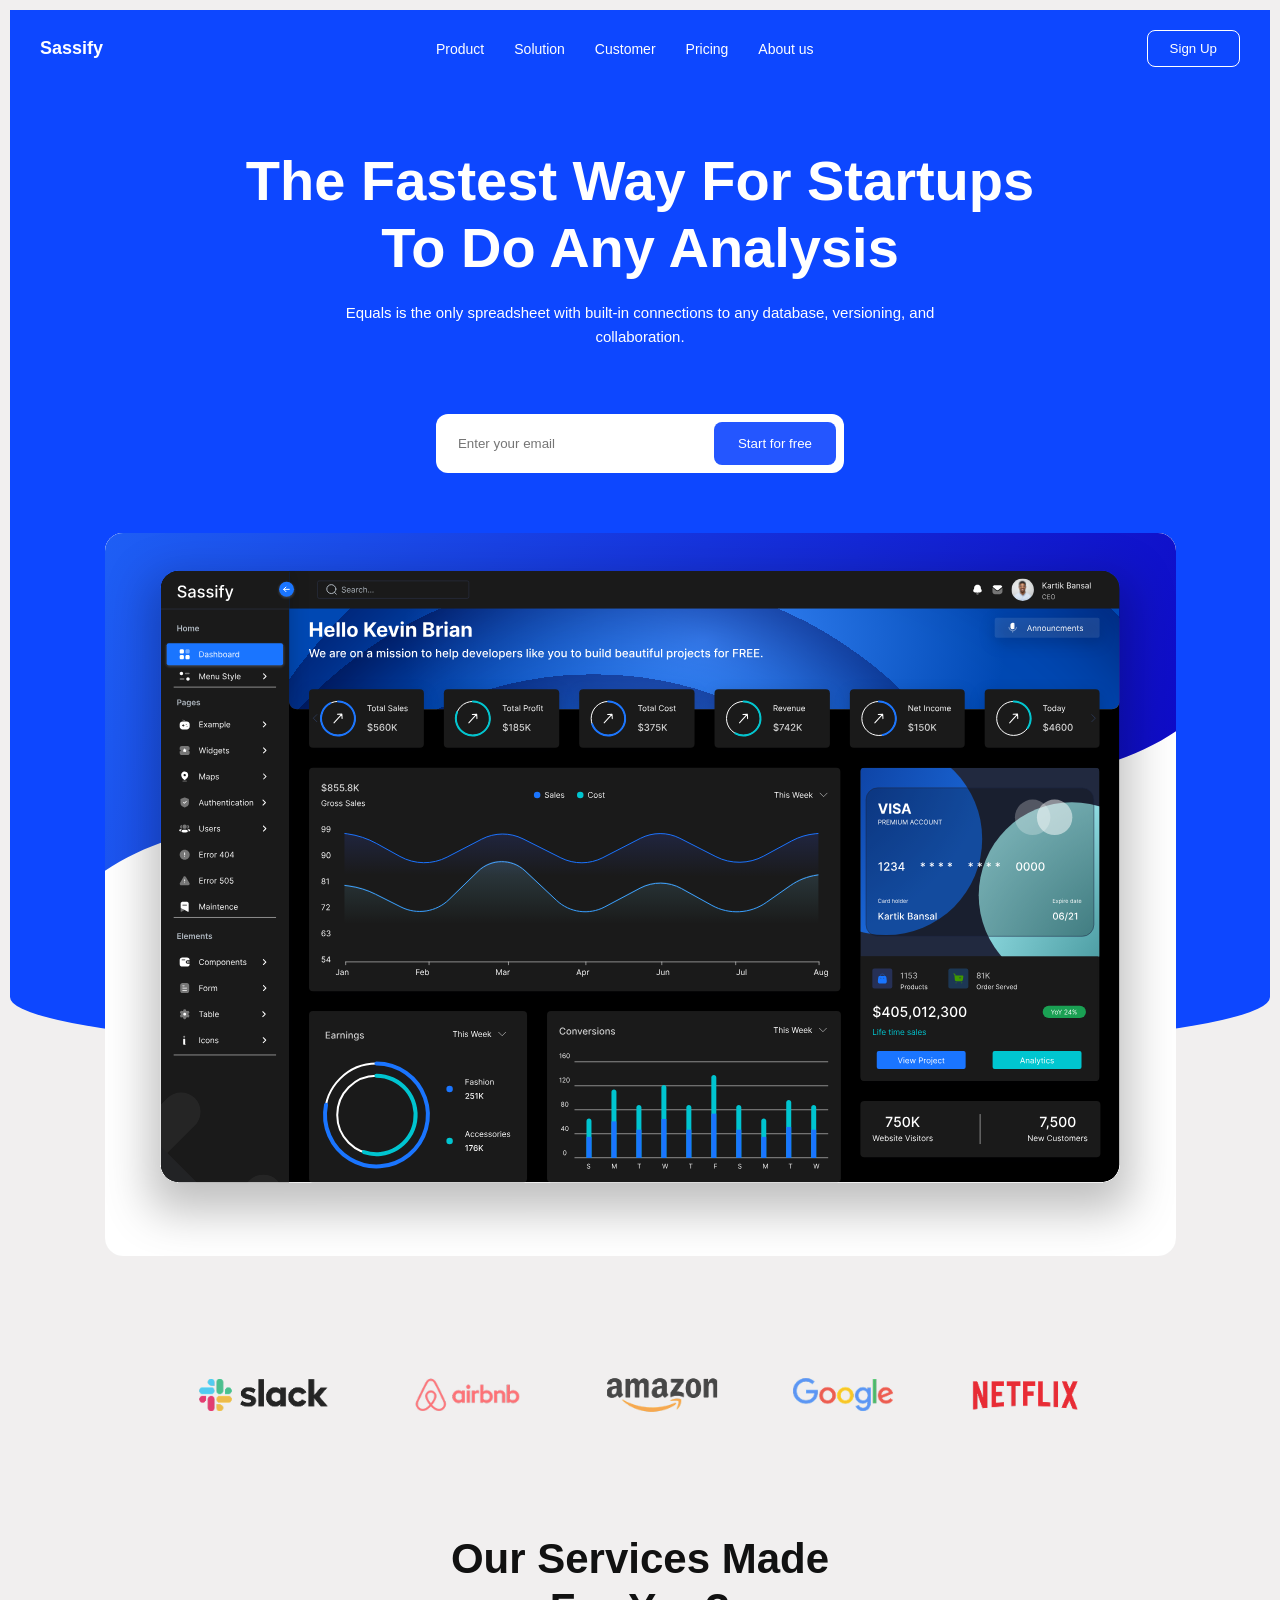
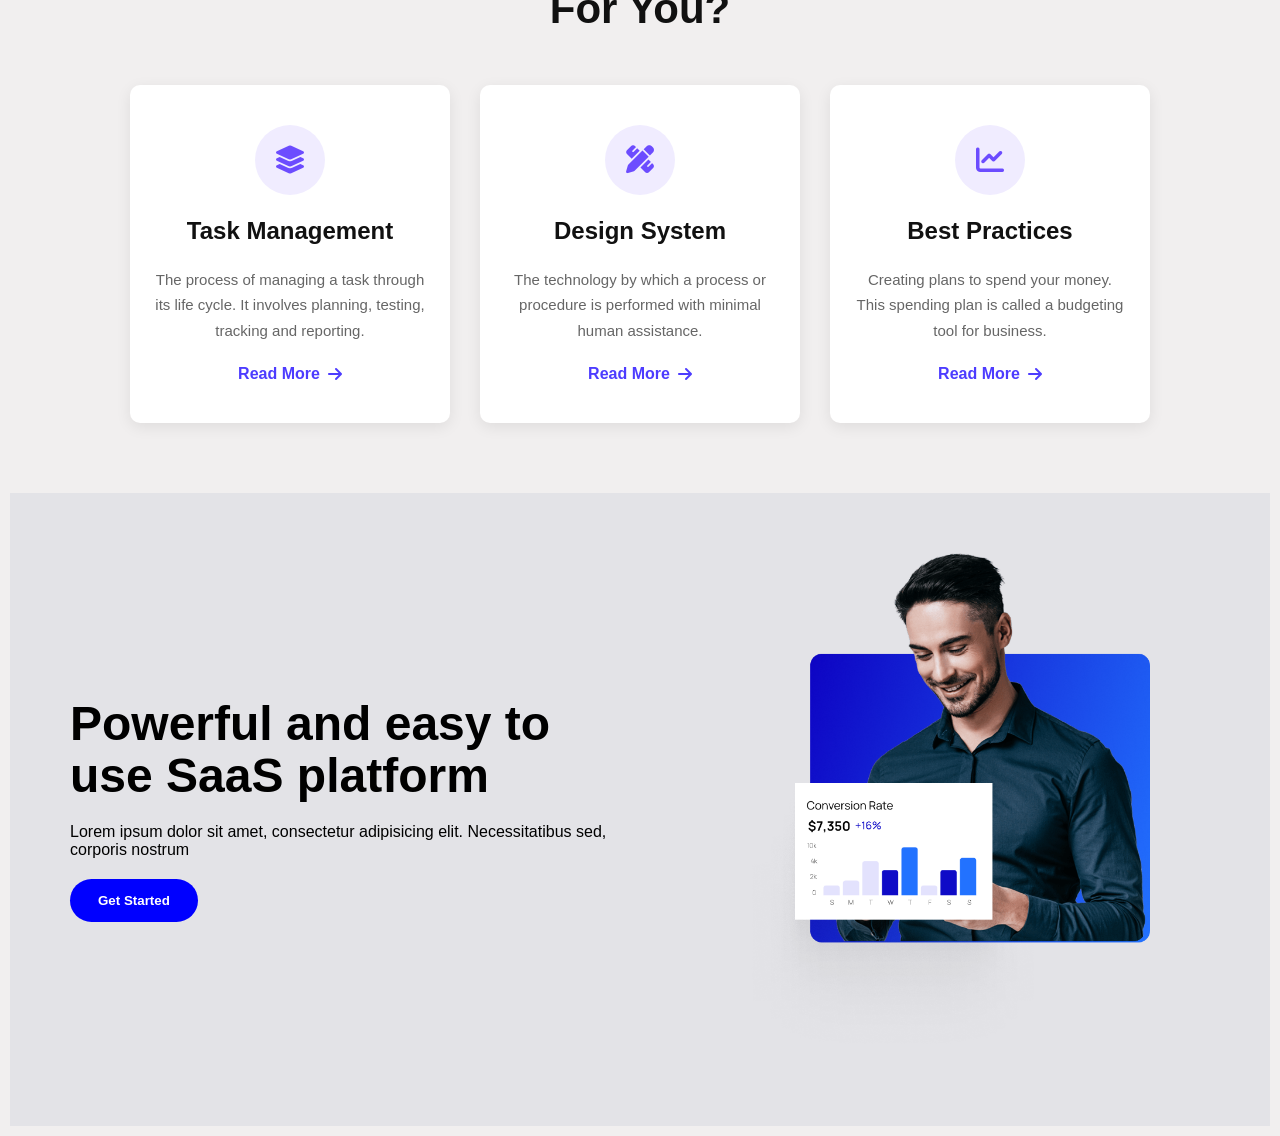
==== telas/sasss.html @ b160ba31 "Primeira versao da landing page" ====
<!DOCTYPE html>
<html lang="pt">
<head>
    <meta charset="UTF-8">
    <meta name="viewport" content="width=device-width, initial-scale=1.0">
    <title>Sassify Landing Page</title>
    <link rel="stylesheet" href="../estilos/saa.css">
    <link rel="stylesheet" href="https://cdnjs.cloudflare.com/ajax/libs/font-awesome/6.5.1/css/all.min.css">
</head>

<body>

    <!-- HEADER -->
    <header class="head">

        <div class="cardHead">

            <!-- Logo -->
            <div class="logo">
                <span><strong>Sassify</strong></span>
            </div>

            <!-- Navegação -->
            <div class="nav">
                <nav>
                    <ul>
                        <li><a href="#">Product</a></li>
                        <li><a href="#">Solution</a></li>
                        <li><a href="#">Customer</a></li>
                        <li><a href="#">Pricing</a></li>
                        <li><a href="#">About us</a></li>
                    </ul>
                </nav>
            </div>

            <!-- Botão -->
            <div class="sign">
                <button>Sign Up</button>
            </div>

        </div>

    </header>

    <!-- MAIN -->
    <main>

        <!-- Texto principal -->
        <section class="hero">

            <div class="texto1">
                <h1>
                    The Fastest Way For Startups
                    <br>
                    To Do Any Analysis
                </h1>
            </div>

            <div class="texto2">
                <p>
                    Equals is the only spreadsheet with built-in connections to any
                    database, versioning, and collaboration.
                </p>
            </div>

        </section>

        <!-- Área Email -->
        <section class="areaEmail">

            <div class="campoEmail">

                <div class="caixaEmail1">
                    <input type="email" placeholder="Enter your email">
                </div>

                <div class="caixaBotao">
                    <button class="botaoStart">
                        Start for free
                    </button>
                </div>

            </div>

        </section>

        <!-- Imagem Dashboard -->
        <section class="dashboard">
            <img src="../images/Dashboard (Dark Mode).svg" alt="Dashboard">
        </section>

        <!-- Brands -->
        <section class="brands">
            <img src="../images/brands.png" alt="Brands">
        </section>


        <section class="servicos">

        <div class="serviceText">
            <h2>Our Services Made <br> For You?</h2>
        </div>

        <div class="cardServicos">

            <!-- CARD 1 -->

            <div class="servico">

                <div class="icone">
                    <i class="fa-solid fa-layer-group"></i>
                </div>

                <h3>Task Management</h3>

                <p>
                    The process of managing a task through its life cycle. 
                    It involves planning, testing, tracking and reporting.
                </p>

                <a href="#" class="readMore">
                    Read More
                    <i class="fa-solid fa-arrow-right"></i>
                </a>

            </div>

            <!-- CARD 2 -->

            <div class="servico">

                <div class="icone">
                    <i class="fa-solid fa-pen-ruler"></i>
                </div>

                <h3>Design System</h3>

                <p>
                    The technology by which a process or procedure is 
                    performed with minimal human assistance.
                </p>

                <a href="#" class="readMore">
                    Read More
                    <i class="fa-solid fa-arrow-right"></i>
                </a>

            </div>

            <!-- CARD 3 -->

            <div class="servico">

                <div class="icone">
                    <i class="fa-solid fa-chart-line"></i>
                </div>

                <h3>Best Practices</h3>

                <p>
                    Creating plans to spend your money. This spending 
                    plan is called a budgeting tool for business.
                </p>

                <a href="#" class="readMore">
                    Read More
                    <i class="fa-solid fa-arrow-right"></i>
                </a>

            </div>

        </div>

    </section>




    <section class="getStarted">

        <div class="getStarted1">

            <div><h3>Powerful and easy to use SaaS platform</h3></div>

            <div>Lorem ipsum dolor sit amet, consectetur adipisicing elit. Necessitatibus sed, corporis nostrum </div>

            <div><button>Get Started</button></div>

        </div>




        <div class="getStarted2">
            <img src="../images/Image.png" alt="imagem de um senhor hehehhe">
        </div>


    </section>



    </main>

</body>
</html>
---- estilos/saa.css ----
/* RESET */

*{
    margin: 0;
    padding: 0;
    box-sizing: border-box;
}

/* BODY */

body{
    font-family: Arial, Helvetica, sans-serif;
    background: #f1efef;
    padding: 10px;
}

/* CONTAINER PRINCIPAL */

.container{
    width: 95%;
    margin: auto;
    background: #0d47ff;
}

/* HEADER */

.head{
    width: 100%;
}

/* CARD HEADER */

.cardHead{
    width: 100%;

    background: #0d47ff;

    display: flex;
    align-items: center;
    justify-content: space-between;

    padding: 20px 30px;
}

/* LOGO */

.logo{
    color: white;
    font-size: 18px;
}

/* NAV */

.nav ul{
    display: flex;
    gap: 30px;
    list-style: none;
}

.nav a{
    color: white;
    text-decoration: none;
    font-size: 14px;
}

/* BOTÃO */

.sign button{
    padding: 10px 22px;

    border: 1px solid white;
    border-radius: 8px;

    background: transparent;
    color: white;

    cursor: pointer;
}

/* HERO */

.hero{
    width: 100%;

    background: #0d47ff;

    display: flex;
    flex-direction: column;
    align-items: center;

    padding: 60px 20px 30px;
}

/* TEXTO PRINCIPAL */

.texto1{
    width: 70%;
    text-align: center;
    margin-bottom: 20px;
}

.texto1 h1{
    color: white;
    font-size: 56px;
    line-height: 1.2;
}

/* TEXTO SECUNDÁRIO */

.texto2{
    width: 50%;
    text-align: center;
    margin-bottom: 35px;
}

.texto2 p{
    color: white;
    font-size: 15px;
    line-height: 1.6;
}

/* EMAIL */

.areaEmail{
    width: 100%;
    display: flex;
    justify-content: center;
    background-color: #0d47ff;
    padding-bottom: 20px;
    margin-bottom: 0px;
}

/* CAMPO EMAIL */

.campoEmail{
    width: fit-content;

    background: white;

    padding: 8px;

    border-radius: 12px;

    display: flex;
    align-items: center;
    gap: 10px;
}

/* INPUT */

.caixaEmail1 input{
    width: 260px;

    padding: 14px;

    border: none;
    outline: none;

    border-radius: 8px;
}

/* BOTÃO START */

.botaoStart{
    background: #2456ff;
    color: white;

    border: none;
    border-radius: 8px;

    padding: 14px 24px;

    cursor: pointer;
}

/* DASHBOARD */

/* ── DASHBOARD ── */
.dashboard {
    width: 100%;
    display: flex;
    justify-content: center;
    position: relative;
    padding-top: 40px;
    padding-bottom: 60px; /* espaço para a curva não cortar a imagem */
}

.dashboard::before {
    content: "";
    position: absolute;
    top: -20px;
    left: 0;            
    width: 100%;
    height: 71%;        
    background: #0d47ff;

    /* curva elíptica correcta: horizontal_radius vertical_radius */
   border-bottom-left-radius: 50% 60px;
border-bottom-right-radius: 50% 60px;

    z-index: 2;
}

.dashboard img {
    width: 85%;
    border-radius: 18px;
    position: relative;
    z-index: 2;           
}

/* ── BRANDS ── */
.brands {
    width: 100%;
    display: flex;
    justify-content: center;
    margin-top: 50px;
    margin-bottom: 40px;
}

.brands img {
    width: 70%;
}

/* RESPONSIVO */

@media(max-width: 900px){

    .cardHead{
        flex-direction: column;
        gap: 20px;
    }

    .nav ul{
        flex-wrap: wrap;
        justify-content: center;
    }

    .texto1{
        width: 100%;
    }

    .texto1 h1{
        font-size: 38px;
    }

    .texto2{
        width: 90%;
    }

    .campoEmail{
        flex-direction: column;
        width: 90%;
    }

    .caixaEmail1 input{
        width: 100%;
    }
}


/* PROXIMA AREA*/


/* SECTION SERVICOS */

.servicos{
    width: 100%;
    padding: 70px 40px;
    text-align: center;
}

/* TITULO */

.serviceText{
    margin-bottom: 50px;
}

.serviceText h2{
    font-size: 42px;
    font-weight: bold;
    color: #111;
    line-height: 1.2;
}

/* CONTAINER DOS CARDS */

.cardServicos{
    display: flex;
    justify-content: center;
    align-items: center;
    gap: 30px;
    flex-wrap: wrap;
}

/* CARD */

.servico{
    background-color: white;

    width: 320px;

    padding: 40px 25px;

    border-radius: 10px;

    display: flex;
    flex-direction: column;
    align-items: center;

    gap: 22px;

    transition: 0.3s;

    box-shadow: 0px 4px 15px rgba(0,0,0,0.08);
}

.servico:hover{
    transform: translateY(-8px);
}

/* ICONE */

.icone{
    width: 70px;
    height: 70px;

    border-radius: 50%;

    background-color: #f0ecff;

    display: flex;
    justify-content: center;
    align-items: center;
}

.icone i{
    color: #6c4cff;
    font-size: 28px;
}

/* TITULO CARD */

.servico h3{
    font-size: 24px;
    color: #111;
}

/* TEXTO */

.servico p{
    color: #666;
    line-height: 1.7;
    font-size: 15px;
}

/* LINK */

.readMore{
    text-decoration: none;
    color: #4d3cff;
    font-weight: bold;

    display: flex;
    align-items: center;
    gap: 8px;
}

.readMore:hover{
    color: #000;
}

/* RESPONSIVO */

@media(max-width: 768px){

    .serviceText h2{
        font-size: 32px;
    }

    .servico{
        width: 100%;
    }

}



/*AREA DE GETTING STARTED AGORA, VOU ME FOCAR NISSO*/

/* AREA GET STARTED */

.getStarted{
    display: flex;
    justify-content: space-between;
    align-items: center;
    gap: 60px;

    padding: 60px;
    background: #e3e3e7;
}

/* TEXTO */

.getStarted1{
    flex: 1;
    display: flex;
    flex-direction: column;
    gap: 20px;
}

.getStarted1 h3{
    font-size: 48px;
    line-height: 1.1;
}

.getStarted1 button{
    padding: 14px 28px;
    border: none;
    border-radius: 30px;
    background: blue;
    color: white;
    font-weight: bold;
    cursor: pointer;
}

/* AREA DA IMAGEM */

.getStarted2{
    flex: 1;

    position: relative;

    display: flex;
    justify-content: center;
    align-items: center;

    
}



/* IMAGEM */

.getStarted2 img{
    width: 100%;
    max-width: 420px;

    position: relative;

    z-index: 2;

    border-radius: 2px;

   
}
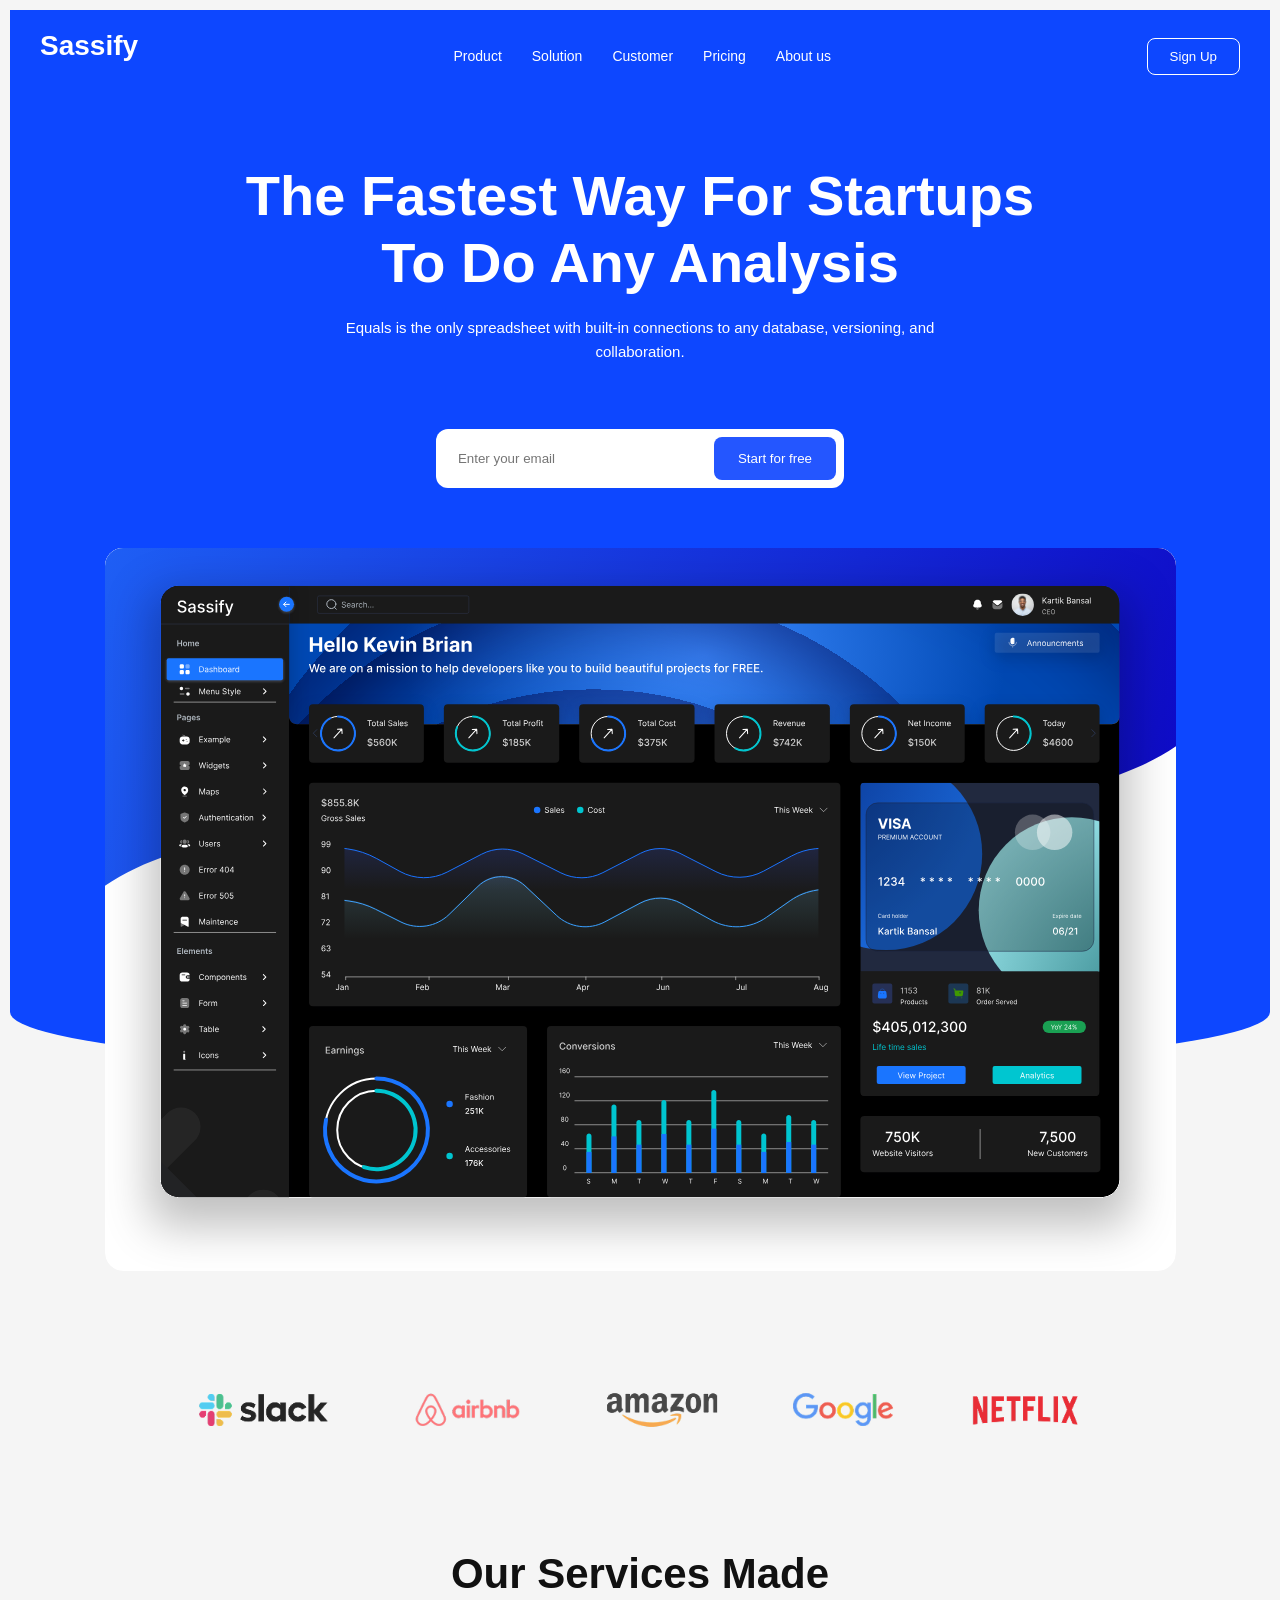
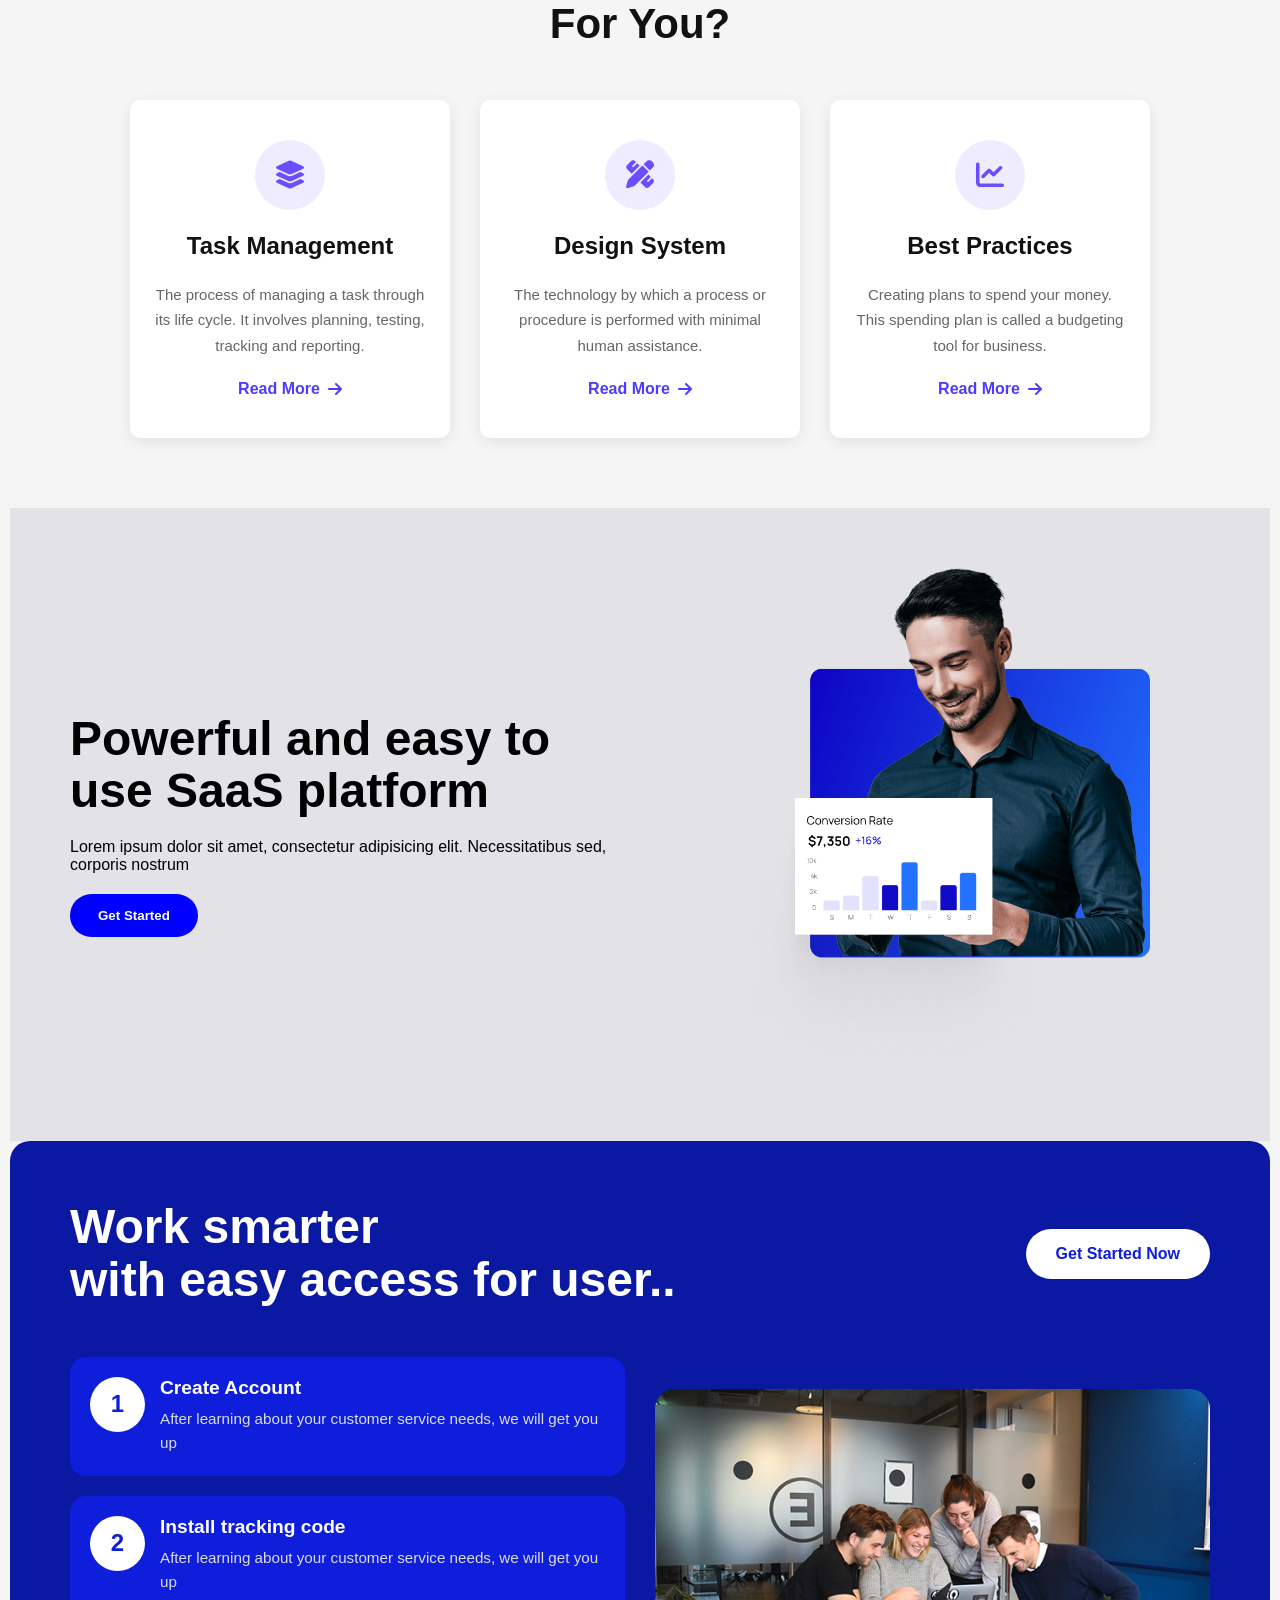
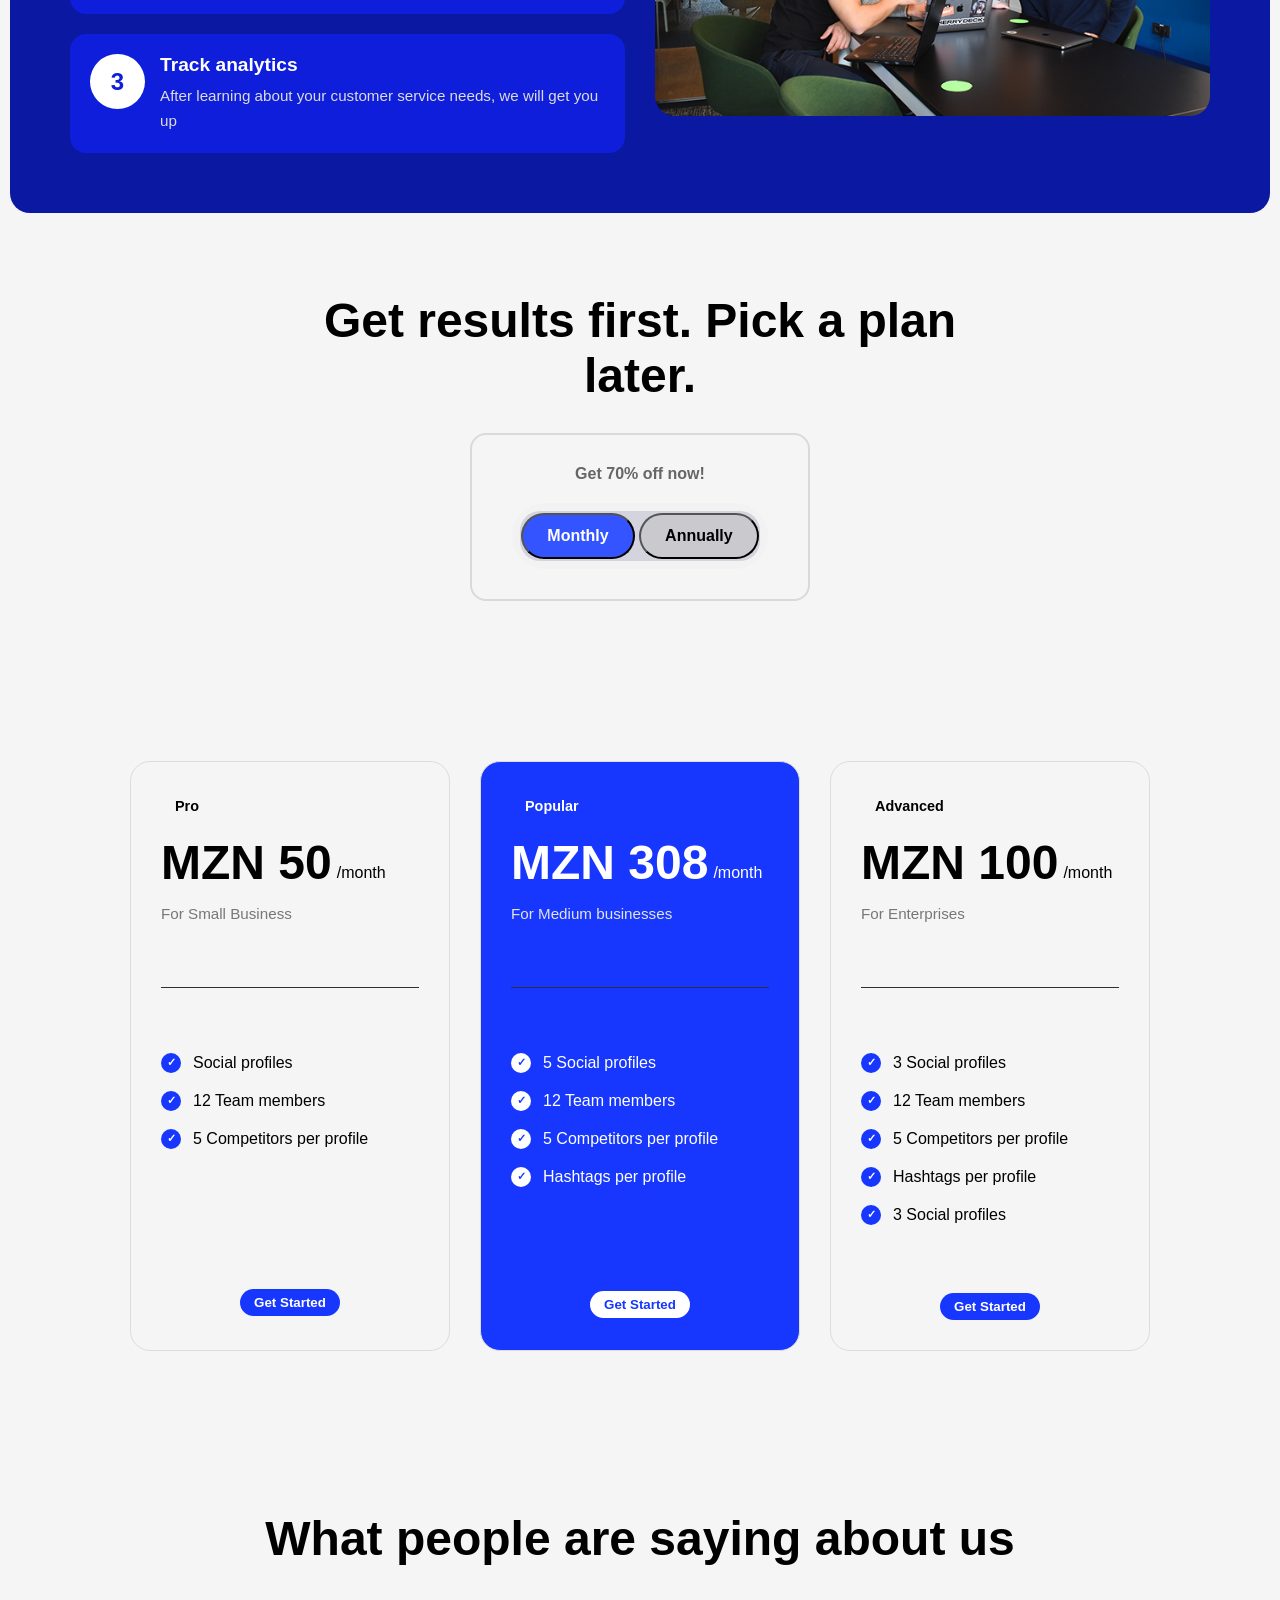
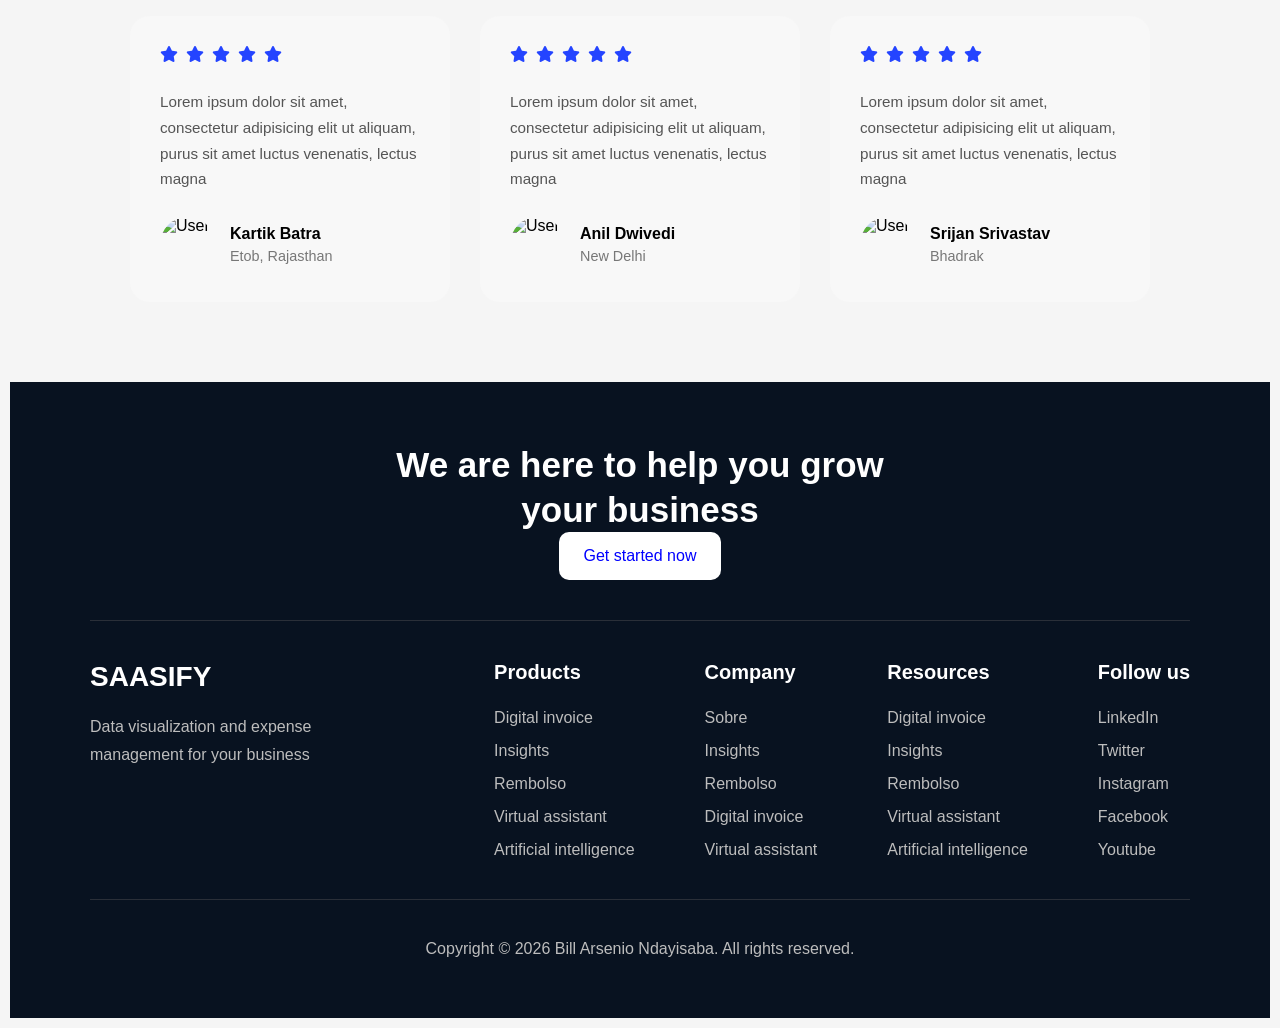
==== commit 232ffa6f: "atualizada a landing page" ====
--- a/telas/sasss.html
+++ b/telas/sasss.html
@@ -20,7 +20,7 @@
                 <span><strong>Sassify</strong></span>
             </div>
 
-            <!-- Navegação -->
+            <!--Navegação-->
             <div class="nav">
                 <nav>
                     <ul>
@@ -198,9 +198,559 @@
 
     </section>
 
-
-
-    </main>
+    <section class="areaCall">
+
+            <!-- TOPO -->
+            <div class="topArea">
+
+                <div class="textoView">
+                    <h2>
+                        Work smarter <br>
+                        with easy access for user..
+                    </h2>
+                </div>
+
+                <div>
+                    <button>Get Started Now</button>
+                </div>
+
+            </div>
+
+
+            <!-- PARTE DE BAIXO -->
+            <div class="bottomArea">
+
+                <!-- ESQUERDA -->
+                <div class="steps">
+
+                    <!-- CARD 1 -->
+                    <div class="stepCard">
+
+                        <div class="number">1</div>
+
+                        <div class="stepText">
+                            <h3>Create Account</h3>
+
+                            <p>
+                                After learning about your customer service
+                                needs, we will get you up
+                            </p>
+                        </div>
+
+                    </div>
+
+
+                    <!-- CARD 2 -->
+                    <div class="stepCard">
+
+                        <div class="number">2</div>
+
+                        <div class="stepText">
+                            <h3>Install tracking code</h3>
+
+                            <p>
+                                After learning about your customer
+                                service needs, we will get you up
+                            </p>
+                        </div>
+
+                    </div>
+
+
+                    <!-- CARD 3 -->
+                    <div class="stepCard">
+
+                        <div class="number">3</div>
+
+                        <div class="stepText">
+                            <h3>Track analytics</h3>
+
+                            <p>
+                                After learning about your customer
+                                service needs, we will get you up
+                            </p>
+                        </div>
+
+                    </div>
+
+                </div>
+
+
+                <!-- DIREITA -->
+                <div class="imageArea">
+                    <img src="../images/Rectangle-130.png"
+                    alt="People working">
+                </div>
+
+            </div>
+
+        </section>
+
+
+
+    <section class="gettingStarted">
+
+    <h2>
+        Get results first. Pick a plan later.
+    </h2>
+
+
+    <div class="planBox">
+
+        <div class="discount">
+            Get 70% off now!
+        </div>
+
+
+        <div class="buttonsPlan">
+
+
+            
+            <div class="botaoN">
+                <button class="active">
+                    Monthly
+                </button>
+                <button class="botao2">
+                    Annually
+                </button>
+            </div>
+
+        </div>
+
+    </div>
+
+  </section>
+
+
+<section class="cards">
+
+
+    <!-- CARD 1 -->
+    <div class="card">
+
+        <div class="cardTop">
+
+            <div class="planName">
+                Pro
+            </div>
+
+            <div class="price">
+                <h2>MZN 50</h2>
+                <span>/month</span>
+            </div>
+
+            <div class="planText">
+                For Small Business
+            </div>
+
+        </div>
+
+
+        <hr>
+
+
+        <div class="features">
+
+            <div class="feature">
+                <div class="circle">✓</div>
+                <div>Social profiles</div>
+            </div>
+
+            <div class="feature">
+                <div class="circle">✓</div>
+                <div>12 Team members</div>
+            </div>
+
+            <div class="feature">
+                <div class="circle">✓</div>
+                <div>5 Competitors per profile</div>
+            </div>
+
+        </div>
+        <br><br> <br><br><br>
+
+        <div class="areaButton">
+            <button>
+                Get Started
+            </button>
+        </div>
+
+       
+    </div>
+
+
+
+    <!-- CARD 2 -->
+    <div class="card popular">
+
+        <div class="cardTop">
+
+            <div class="planName">
+                Popular
+            </div>
+
+            <div class="price">
+                <h2>MZN 308 </h2>
+                <span>/month</span>
+            </div>
+
+            <div class="planText">
+                For Medium businesses
+            </div>
+
+        </div>
+
+
+        <hr>
+
+
+        <div class="features">
+
+            <div class="feature">
+                <div class="circle">✓</div>
+                <div>5 Social profiles</div>
+            </div>
+
+            <div class="feature">
+                <div class="circle">✓</div>
+                <div>12 Team members</div>
+            </div>
+
+            <div class="feature">
+                <div class="circle">✓</div>
+                <div>5 Competitors per profile</div>
+            </div>
+
+            <div class="feature">
+                <div class="circle">✓</div>
+                <div>Hashtags per profile</div>
+            </div>
+
+        </div>
+        <br><br>
+        <br>
+
+
+       <div class="areaButton">
+            <button>
+                Get Started
+            </button>
+        </div>
+
+    </div>
+
+
+
+    <!-- CARD 3 -->
+    <div class="card">
+
+        <div class="cardTop">
+
+            <div class="planName">
+                Advanced
+            </div>
+
+            <div class="price">
+                <h2>MZN 100</h2>
+                <span>/month</span>
+            </div>
+
+            <div class="planText">
+                For Enterprises
+            </div>
+
+        </div>
+
+
+        <hr>
+
+
+        <div class="features">
+
+            <div class="feature">
+                <div class="circle">✓</div>
+                <div>3 Social profiles</div>
+            </div>
+
+            <div class="feature">
+                <div class="circle">✓</div>
+                <div>12 Team members</div>
+            </div>
+
+            <div class="feature">
+                <div class="circle">✓</div>
+                <div>5 Competitors per profile</div>
+            </div>
+
+            <div class="feature">
+                <div class="circle">✓</div>
+                <div>Hashtags per profile</div>
+            </div>
+
+            <div class="feature">
+                <div class="circle">✓</div>
+                <div>3 Social profiles</div>
+            </div>
+
+        </div>
+        <br>
+
+        <div class="areaButton">
+            <button>
+                Get Started
+            </button>
+        </div>
+
+    </div>
+
+
+
+    
+</section>
+
+    
+
+ <!-- TESTEMUNHOS -->
+
+<section class="areaTestemunho">
+
+    <h2 class="titulo">
+        What people are saying about us
+    </h2>
+
+
+    <div class="AreaCards">
+
+
+        <!-- CARD 1 -->
+        <div class="cardA">
+
+            <div class="stars">
+
+                <span><i class="fa fa-star"></i></span>
+                <span><i class="fa fa-star"></i></span>
+                <span><i class="fa fa-star"></i></span>
+                <span><i class="fa fa-star"></i></span>
+                <span><i class="fa fa-star"></i></span>
+
+            </div>
+
+
+            <div class="cardText">
+
+                Lorem ipsum dolor sit amet,
+                consectetur adipisicing elit ut
+                aliquam, purus sit amet luctus
+                venenatis, lectus magna
+
+            </div>
+
+
+            <div class="user">
+
+                <img src="https://tse4.mm.bing.net/th/id/OIP.NhMXnYWCiELNGii2DrSEYgHaHa?r=0&rs=1&pid=ImgDetMain&o=7&rm=3"
+                alt="User">
+
+                <div>
+                    <h3>Kartik Batra</h3>
+                    <span>Etob, Rajasthan</span>
+                </div>
+
+            </div>
+
+        </div>
+
+
+
+        <!-- CARD 2 -->
+        <div class="cardB">
+
+            <div class="stars">
+
+                <span><i class="fa fa-star"></i></span>
+                <span><i class="fa fa-star"></i></span>
+                <span><i class="fa fa-star"></i></span>
+                <span><i class="fa fa-star"></i></span>
+                <span><i class="fa fa-star"></i></span>
+
+            </div>
+
+
+            <div class="cardText">
+
+                Lorem ipsum dolor sit amet,
+                consectetur adipisicing elit ut
+                aliquam, purus sit amet luctus
+                venenatis, lectus magna
+
+            </div>
+
+
+            <div class="user">
+
+                <img src="https://img.freepik.com/premium-photo/profile-icon-white-background_941097-162218.jpg"
+                alt="User">
+
+                <div>
+                    <h3>Anil Dwivedi</h3>
+                    <span>New Delhi</span>
+                </div>
+
+            </div>
+
+        </div>
+
+
+
+        <!-- CARD 3 -->
+        <div class="cardC">
+
+            <div class="stars">
+
+                <span><i class="fa fa-star"></i></span>
+                <span><i class="fa fa-star"></i></span>
+                <span><i class="fa fa-star"></i></span>
+                <span><i class="fa fa-star"></i></span>
+                <span><i class="fa fa-star"></i></span>
+
+            </div>
+
+
+            <div class="cardText">
+
+                Lorem ipsum dolor sit amet,
+                consectetur adipisicing elit ut
+                aliquam, purus sit amet luctus
+                venenatis, lectus magna
+
+            </div>
+
+
+            <div class="user">
+
+                <img src="https://tse1.mm.bing.net/th/id/OIP._LOnX1gkkJ7r8r0XkwjpjAHaHa?r=0&w=1920&h=1920&rs=1&pid=ImgDetMain&o=7&rm=3"
+                alt="User">
+
+                <div>
+                    <h3>Srijan Srivastav</h3>
+                    <span>Bhadrak</span>
+                </div>
+
+            </div>
+
+        </div>
+
+
+    </div>
+
+</section>
+
+
+</main>
+
+<!--Footer-->
+
+
+    <footer class="footer">
+
+        <!-- topo -->
+        <div class="topFooter">
+
+            <div class="textoTopo">
+                We are here to help you grow your business
+            </div>
+
+            <div>
+                <button class="btnFooter">Get started now</button>
+            </div>
+
+        </div>
+
+        <hr>
+
+        <!-- area principal -->
+        <div class="areaFooter1">
+
+            <!-- esquerda -->
+            <div class="divEsquerda">
+
+                <div class="logo">SAASIFY</div>
+
+                <p>
+                    Data visualization and expense management
+                    for your business
+                </p>
+
+            </div>
+
+            <!-- direita -->
+            <div class="divDireita">
+
+                <!-- caixa 1 -->
+                <div class="caixinha">
+
+                    <h3>Products</h3>
+
+                    <div>Digital invoice</div>
+                    <div>Insights</div>
+                    <div>Rembolso</div>
+                    <div>Virtual assistant</div>
+                    <div>Artificial intelligence</div>
+
+                </div>
+
+                <!-- caixa 2 -->
+                <div class="caixinha">
+
+                    <h3>Company</h3>
+
+                    <div>Sobre</div>
+                    <div>Insights</div>
+                    <div>Rembolso</div>
+                    <div>Digital invoice</div>
+                    <div>Virtual assistant</div>
+
+                </div>
+
+                <!-- caixa 3 -->
+                <div class="caixinha">
+
+                    <h3>Resources</h3>
+
+                    <div>Digital invoice</div>
+                    <div>Insights</div>
+                    <div>Rembolso</div>
+                    <div>Virtual assistant</div>
+                    <div>Artificial intelligence</div>
+
+                </div>
+
+                <!-- caixa 4 -->
+                <div class="caixinha">
+
+                    <h3>Follow us</h3>
+
+                    <div>LinkedIn</div>
+                    <div>Twitter</div>
+                    <div>Instagram</div>
+                    <div>Facebook</div>
+                    <div>Youtube</div>
+
+                </div>
+
+            </div>
+
+        </div>
+
+        <hr>
+
+        <!-- copyright -->
+        <div class="copyright">
+            Copyright © 2026 Bill Arsenio Ndayisaba.
+            All rights reserved.
+        </div>
+
+    </footer>
 
 </body>
-</html>+</html>
--- a/estilos/saa.css
+++ b/estilos/saa.css
@@ -182,7 +182,7 @@
     justify-content: center;
     position: relative;
     padding-top: 40px;
-    padding-bottom: 60px; /* espaço para a curva não cortar a imagem */
+    padding-bottom: 60px; 
 }
 
 .dashboard::before {
@@ -194,7 +194,7 @@
     height: 71%;        
     background: #0d47ff;
 
-    /* curva elíptica correcta: horizontal_radius vertical_radius */
+    /* curva elíptica: horizontal_radius vertical_radius */
    border-bottom-left-radius: 50% 60px;
 border-bottom-right-radius: 50% 60px;
 
@@ -385,7 +385,7 @@
 
 
 
-/*AREA DE GETTING STARTED AGORA, VOU ME FOCAR NISSO*/
+/*AREA DE GETTING STARTED*/
 
 /* AREA GET STARTED */
 
@@ -426,30 +426,934 @@
 /* AREA DA IMAGEM */
 
 .getStarted2{
+    flex: 1;git
+
+    position: relative;
+
+    display: flex;
+    justify-content: center;
+    align-items: center;
+
+    
+}
+
+
+
+/* IMAGEM */
+
+.getStarted2 img{
+    width: 100%;
+    max-width: 420px;
+
+    position: relative;
+
+    z-index: 2;
+
+    border-radius: 2px;
+
+   
+}
+
+
+/*Area azul, que é para ser chamativa ao cliente*/
+
+/* =========================================
+   AREA AZUL / CALL TO ACTION
+========================================= */
+
+.areaCall{
+    width: 100%;
+    background: #0b18a1;
+    padding: 60px;
+    border-radius: 20px;
+
+    display: flex;
+    flex-direction: column;
+    gap: 50px;
+}
+
+
+/* =========================================
+   PRIMEIRA LINHA
+========================================= */
+
+.areaCall .topArea{
+    display: flex;
+    justify-content: space-between;
+    align-items: center;
+    gap: 20px;
+}
+
+.textoView h2{
+    color: white;
+    font-size: 3rem;
+    line-height: 1.1;
+    font-weight: 700;
+}
+
+.areaCall button{
+    padding: 16px 30px;
+
+    border: none;
+    border-radius: 999px;
+
+    background: white;
+    color: #0E1EDB;
+
+    font-weight: bold;
+    font-size: 1rem;
+
+    cursor: pointer;
+
+    transition: 0.3s;
+}
+
+.areaCall button:hover{
+    transform: translateY(-2px);
+}
+
+
+/* 
+   SEGUNDA LINHA
+ */
+
+.areaCall .bottomArea{
+    display: flex;
+    align-items: center;
+    gap: 30px;
+}
+
+
+/*
+   LADO ESQUERDO
+ */
+
+.steps{
+    display: flex;
+    flex-direction: column;
+    gap: 20px;
+
     flex: 1;
-
-    position: relative;
+}
+
+.stepCard{
+    background: #0E1EDB;
+
+    padding: 20px;
+
+    border-radius: 16px;
+
+    display: flex;
+    align-items: flex-start;
+    gap: 15px;
+}
+
+
+/* NÚMERO */
+
+.number{
+    width: 55px;
+    height: 55px;
+    min-width: 55px;
+
+    border-radius: 50%;
+
+    background: white;
+    color: #0E1EDB;
 
     display: flex;
     justify-content: center;
     align-items: center;
 
+    font-size: 1.5rem;
+    font-weight: bold;
+}
+
+
+/* TEXTO */
+
+.stepText h3{
+    color: white;
+
+    margin-bottom: 8px;
+
+    font-size: 1.2rem;
+}
+
+.stepText p{
+    color: #dcdcdc;
+
+    font-size: 0.95rem;
+
+    line-height: 1.6;
+}
+
+
+/*
+   IMAGEM
+ */
+
+.imageArea{
+    flex: 1;
+}
+
+.imageArea img{
+    width: 100%;
+    height: 100%;
+
+    border-radius: 20px;
+
+    object-fit: cover;
+}
+
+
+/* 
+   RESPONSIVIDADE
+ */
+
+
+/* TABLETS */
+
+@media (max-width: 992px){
+
+    .areaCall{
+        padding: 40px 30px;
+    }
+
+    .topArea{
+        flex-direction: column;
+        align-items: flex-start;
+    }
+
+    .textoView h2{
+        font-size: 2.5rem;
+    }
+
+    .bottomArea{
+        flex-direction: column;
+    }
+
+    .imageArea{
+        width: 100%;
+    }
+
+}
+
+
+/* MOBILE */
+
+@media (max-width: 600px){
+
+    .areaCall{
+        padding: 30px 20px;
+        gap: 35px;
+    }
+
+    .textoView h2{
+        font-size: 2rem;
+    }
+
+    .stepCard{
+        flex-direction: column;
+    }
+
+    .number{
+        width: 45px;
+        height: 45px;
+        min-width: 45px;
+
+        font-size: 1.2rem;
+    }
+
+    .stepText h3{
+        font-size: 1rem;
+    }
+
+    .stepText p{
+        font-size: 0.9rem;
+    }
+
+    .areaCall button{
+        width: 100%;
+    }
+
+}
+
+
+
+
+
+
+.gettingStarted{
+    width: 100%;
+    padding: 80px 20px;
+
+    display: flex;
+    flex-direction: column;
+    align-items: center;
+    gap: 30px;
+}
+
+
+.gettingStarted h2{
+    font-size: 3rem;
+    font-weight: 700;
+    text-align: center;
+    max-width: 700px;
+}
+
+
+/* CAIXA */
+.planBox{
+    border: 2px solid #d9d9d9;
+    border-radius: 16px;
+
+    padding: 30px 40px;
+
+    display: flex;
+    flex-direction: column;
+    align-items: center;
+    gap: 20px;
+}
+
+
+/* TEXTO */
+.discount{
+    font-size: 1rem;
+    font-weight: 600;
+    color: #666;
+}
+
+
+/* BOTÕES */
+.buttonsPlan{
+    background: #f2f2f2;
+    padding: 8px;
+    border-radius: 50px;
+
+    display: flex;
+    align-items: center;
+    gap: 10px;
+}
+
+.buttonsPlan button{
     
-}
-
-
-
-/* IMAGEM */
-
-.getStarted2 img{
-    width: 100%;
-    max-width: 420px;
-
-    position: relative;
-
-    z-index: 2;
-
-    border-radius: 2px;
+    background: rgb(202, 201, 206);
+
+    padding: 12px 24px;
+    border-radius: 25px;
+    border: 1 px solid yellow;;
+    font-size: 1rem;
+    cursor: pointer;
+}
+
+
+/* BOTÃO ATIVO */
+.buttonsPlan .active{
+    background: #3454ff;
+    color: white;
+    font-weight: bold;
+}
+
+.botao2{
+    padding: 14px 28px;
+    
+    
+    color: black;
+    font-weight: bold;
+    cursor: pointer;
+    background-color: rgb(154, 154, 158);
+}
+
+.botaoN{
+    border-radius: 20px;
+    background-color: rgb(212, 212, 223);
+    padding: 2px   1px;
+}
+
+
+
+
+/* =========================================
+   SECTION DOS CARDS
+========================================= */
+
+.cards{
+    width: 100%;
+
+    display: flex;
+    justify-content: center;
+    gap: 30px;
+
+    flex-wrap: wrap;
+
+    padding: 80px 20px;
+}
+
+
+/* =========================================
+   CARD
+========================================= */
+
+.card{
+    width: 320px;
+
+    border: 1px solid #dcdcdc;
+    border-radius: 20px;
+
+    padding: 30px;
+
+    display: flex;
+    flex-direction: column;
+    gap: 25px;
+
+    transition: 0.3s;
+}
+
+
+
+.card:hover{
+    transform: translateY(-8px);
+}
+
+
+/* CARD POPULAR */
+
+.popular{
+    background: #1737ff;
+    color: white;
+}
+
+.popular hr{
+    border-color: rgba(255,255,255,0.3);
+}
+
+
+/* =========================================
+   TOPO
+========================================= */
+
+.cardTop{
+    display: flex;
+    flex-direction: column;
+    gap: 15px;
+}
+
+
+/* TAG */
+
+.planName{
+    width: fit-content;
+
+    
+    
+
+    padding: 6px 14px;
+
+    border-radius: 8px;
+
+    font-size: 0.9rem;
+    font-weight: bold;
+}
+
+
+/* PREÇO */
+
+.price{
+    display: flex;
+    align-items: flex-end;
+    gap: 5px;
+}
+
+.price h2{
+    font-size: 3rem;
+    font-weight: bold;
+}
+
+.price span{
+    font-size: 1rem;
+    margin-bottom: 8px;
+}
+
+
+/* TEXTO */
+
+.planText{
+    color: #777;
+    font-size: 0.95rem;
+}
+
+.popular .planText{
+    color: #e4e4e4;
+}
+
+
+/* =========================================
+   FEATURES
+========================================= */
+
+.features{
+    display: flex;
+    flex-direction: column;
+    gap: 18px;
+}
+
+
+.feature{
+    display: flex;
+    align-items: center;
+    gap: 12px;
+}
+
+
+/* CÍRCULO */
+
+.circle{
+    width: 20px;
+    height: 20px;
+
+    min-width: 20px;
+
+    border-radius: 50%;
+
+    background: #1737ff;
+    color: white;
+
+    display: flex;
+    justify-content: center;
+    align-items: center;
+
+    font-size: 0.7rem;
+    font-weight: bold;
+}
+
+.popular .circle{
+    background: white;
+    color: #1737ff;
+}
+
+
+/* =========================================
+   BOTÃO
+========================================= */
+
+.card button{
+    margin-top: auto;
+
+    width: 100px;
+
+    border: none;
+
+    padding: 6px;
+
+    border-radius: 999px;
+
+    background: #1737ff;
+    color: white;
+
+    font-weight: bold;
+
+    cursor: pointer;
+
+    transition: 0.3s;
 
    
+}
+
+.areaButton{
+    display: flex;
+    flex-direction: row;;
+    justify-content: center;
+    align-items: center;;
+}
+
+.card button:hover{
+    transform: scale(1.03);
+}
+
+
+/* BOTÃO CARD POPULAR */
+
+.popular button{
+    background: white;
+    color: #1737ff;
+}
+
+
+/* =========================================
+   RESPONSIVO
+========================================= */
+
+@media (max-width: 992px){
+
+    .cards{
+        gap: 20px;
+    }
+
+    .card{
+        width: 100%;
+        max-width: 400px;
+    }
+
+}
+
+
+@media (max-width: 600px){
+
+    .cards{
+        padding: 50px 15px;
+    }
+
+    .card{
+        padding: 25px;
+    }
+
+    .price h2{
+        font-size: 2.3rem;
+    }
+
+}
+
+
+
+
+.areaButton{
+    display: flex';
+    flex-direction: column;
+    align-items: center;
+}
+
+
+
+
+/* =========================================
+   TESTEMUNHOS
+========================================= */
+
+.areaTestemunho{
+    width: 100%;
+
+    padding: 80px 20px;
+
+    display: flex;
+    flex-direction: column;
+    align-items: center;
+
+    gap: 50px;
+}
+
+
+/* TÍTULO */
+
+.areaTestemunho .titulo{
+    font-size: 3rem;
+    font-weight: 700;
+
+    text-align: center;
+}
+
+
+/* =========================================
+   ÁREA DOS CARDS
+========================================= */
+
+.AreaCards{
+    width: 100%;
+
+    display: flex;
+    justify-content: center;
+    gap: 30px;
+
+    flex-wrap: wrap;
+}
+
+
+/* =========================================
+   CARD
+========================================= */
+
+.cardA,
+.cardB,
+.cardC{
+    width: 320px;
+
+    background: #f8f8f8;
+
+    padding: 30px;
+
+    border-radius: 20px;
+
+    display: flex;
+    flex-direction: column;
+
+    gap: 25px;
+
+    transition: 0.3s;
+}
+
+.cardA:hover,
+.cardB:hover,
+.cardC:hover{
+    transform: translateY(-8px);
+}
+
+
+/* =========================================
+   ESTRELAS
+========================================= */
+
+.stars{
+    display: flex;
+    gap: 8px;
+}
+
+.stars i{
+    color: #2444ff;
+    font-size: 1rem;
+}
+
+
+/* =========================================
+   TEXTO
+========================================= */
+
+.cardText{
+    color: #555;
+
+    line-height: 1.7;
+
+    font-size: 0.95rem;
+}
+
+
+/* =========================================
+   USER
+========================================= */
+
+.user{
+    display: flex;
+    align-items: center;
+    gap: 15px;
+}
+
+.user img{
+    width: 55px;
+    height: 55px;
+
+    border-radius: 50%;
+
+    object-fit: cover;
+}
+
+.user h3{
+    font-size: 1rem;
+    margin-bottom: 4px;
+}
+
+.user span{
+    color: #777;
+    font-size: 0.9rem;
+}
+
+
+/* =========================================
+   RESPONSIVO
+========================================= */
+
+@media (max-width: 992px){
+
+    .AreaCards{
+        gap: 20px;
+    }
+
+}
+
+
+@media (max-width: 600px){
+
+    .areaTestemunho{
+        padding: 50px 15px;
+    }
+
+    .areaTestemunho .titulo{
+        font-size: 2rem;
+    }
+
+    .cardA,
+    .cardB,
+    .cardC{
+        width: 100%;
+    }
+
+}
+
+
+
+
+
+/* RESET */
+
+
+
+/* BODY */
+
+body{
+    font-family: Arial, Helvetica, sans-serif;
+    background-color: #f5f5f5;
+}
+
+/* FOOTER */
+
+.footer{
+    width: 100%;
+    background-color: #081220;
+    color: white;
+
+    padding: 60px 80px;
+}
+
+/* TOPO */
+
+.topFooter{
+    display: flex;
+    flex-direction: column;
+
+    align-items: center; /* centraliza horizontalmente */
+    text-align: center;
+
+    margin-bottom: 40px;
+}
+
+.textoTopo{
+    font-size: 35px;
+    font-weight: bold;
+
+    width: 500px;
+    line-height: 45px;
+}
+
+.btnFooter{
+    padding: 15px 25px;
+
+    border: none;
+    border-radius: 10px;
+
+    background-color: white;
+    color: blue;
+
+    font-size: 16px;
+    cursor: pointer;
+}
+
+.btnFooter:hover{
+    background-color: grey;
+}
+
+/* LINHA */
+
+hr{
+    border: none;
+    height: 1px;
+    background-color: #2a2f38;
+
+    margin: 40px 0;
+}
+
+/* AREA PRINCIPAL */
+
+.areaFooter1{
+    display: flex;
+    justify-content: space-between;
+    gap: 50px;
+}
+
+/* ESQUERDA */
+
+.divEsquerda{
+    width: 300px;
+}
+
+.logo{
+    font-size: 28px;
+    font-weight: bold;
+
+    margin-bottom: 20px;
+}
+
+.divEsquerda p{
+    color: #bdbdbd;
+    line-height: 28px;
+}
+
+/* DIREITA */
+
+.divDireita{
+    display: flex;
+    gap: 70px;
+
+    flex-wrap: wrap;
+}
+
+/* CAIXINHAS */
+
+.caixinha{
+    display: flex;
+    flex-direction: column;
+
+    gap: 15px;
+}
+
+.caixinha h3{
+    margin-bottom: 10px;
+    font-size: 20px;
+}
+
+.caixinha div{
+    color: #bdbdbd;
+    cursor: pointer;
+}
+
+.caixinha div:hover{
+    color: white;
+}
+
+/* COPYRIGHT */
+
+.copyright{
+    text-align: center;
+    color: #bdbdbd;
+
+    margin-top: 20px;
+}
+
+/* RESPONSIVO */
+
+@media(max-width: 900px){
+
+    .topFooter{
+        display: flex;
+        flex-direction: column;
+        gap: 25px;
+
+        align-items: center;
+    }
+
+    .textoTopo{
+        width: 100%;
+        font-size: 28px;
+        line-height: 38px;
+    }
+
+    .areaFooter1{
+        flex-direction: column;
+    }
+
+    .divDireita{
+        gap: 40px;
+    }
+
+    .footer{
+        padding: 40px 30px;
+    }
+
 }
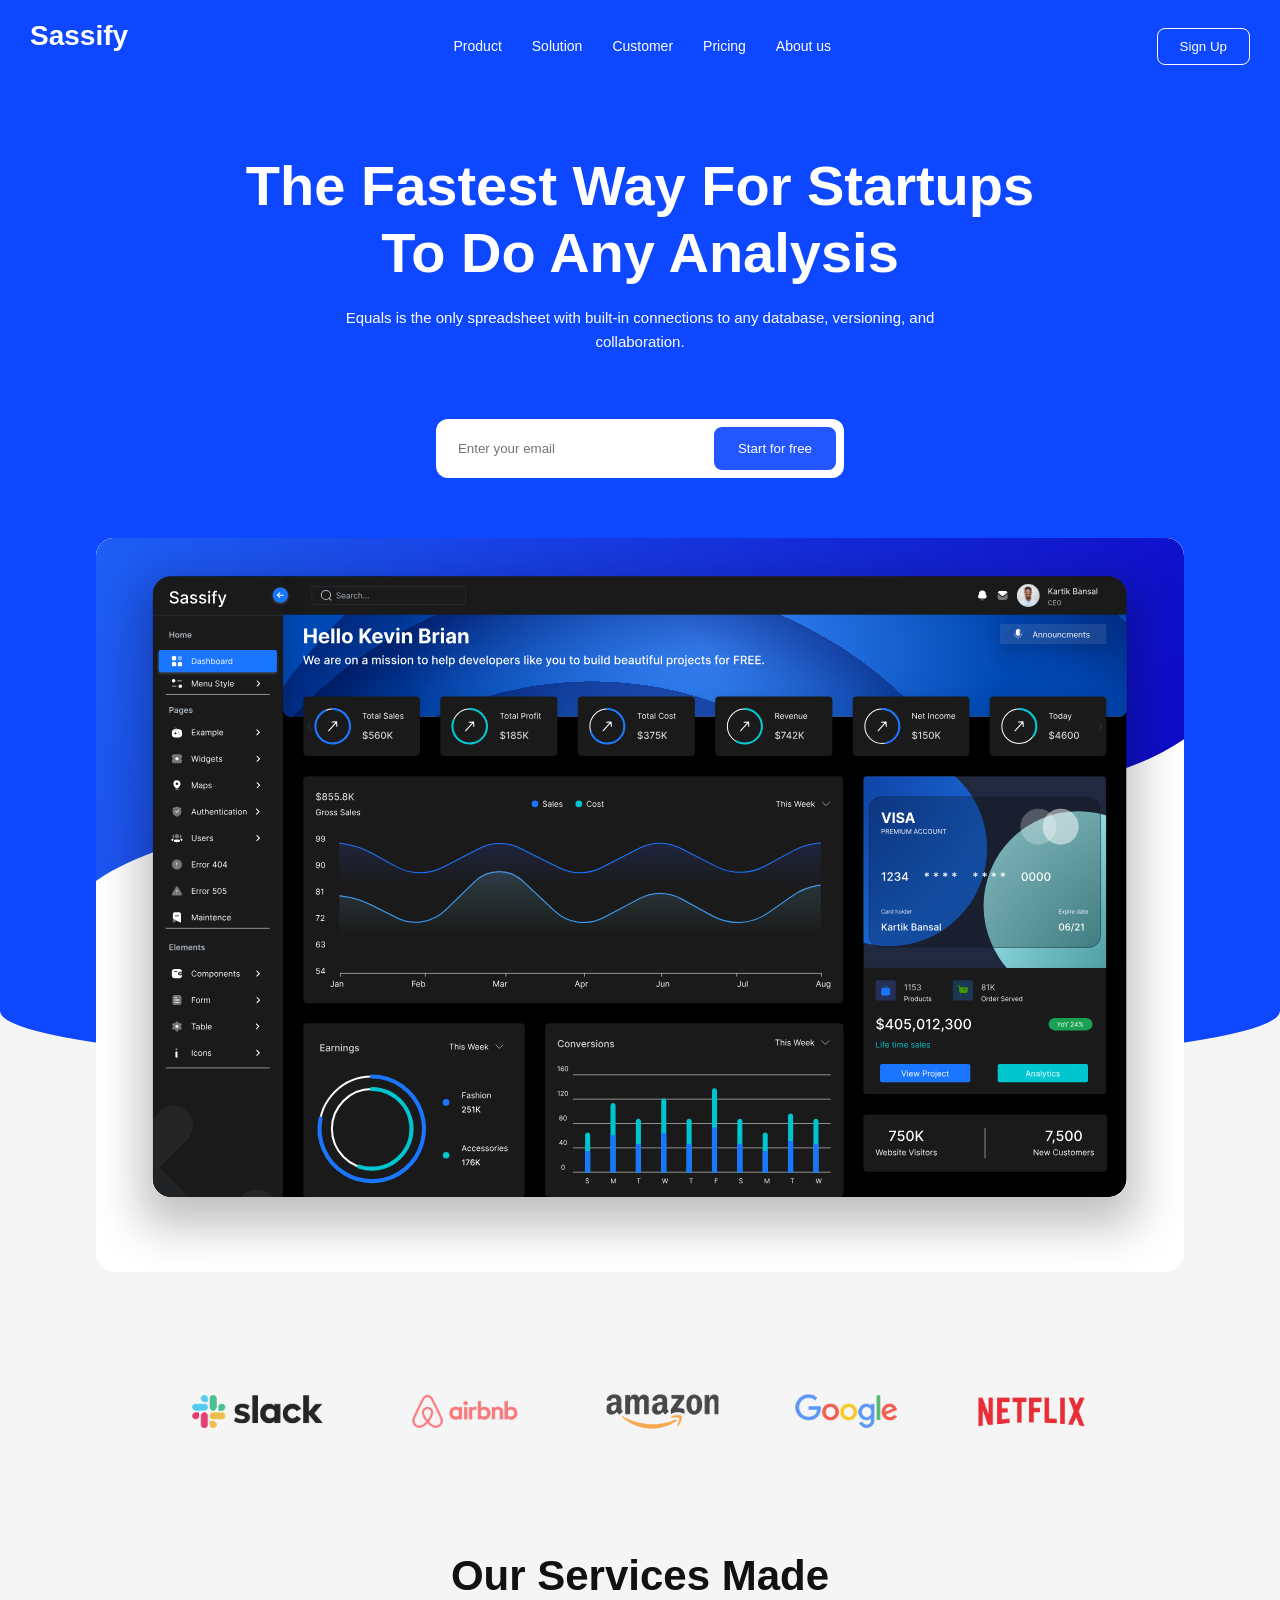
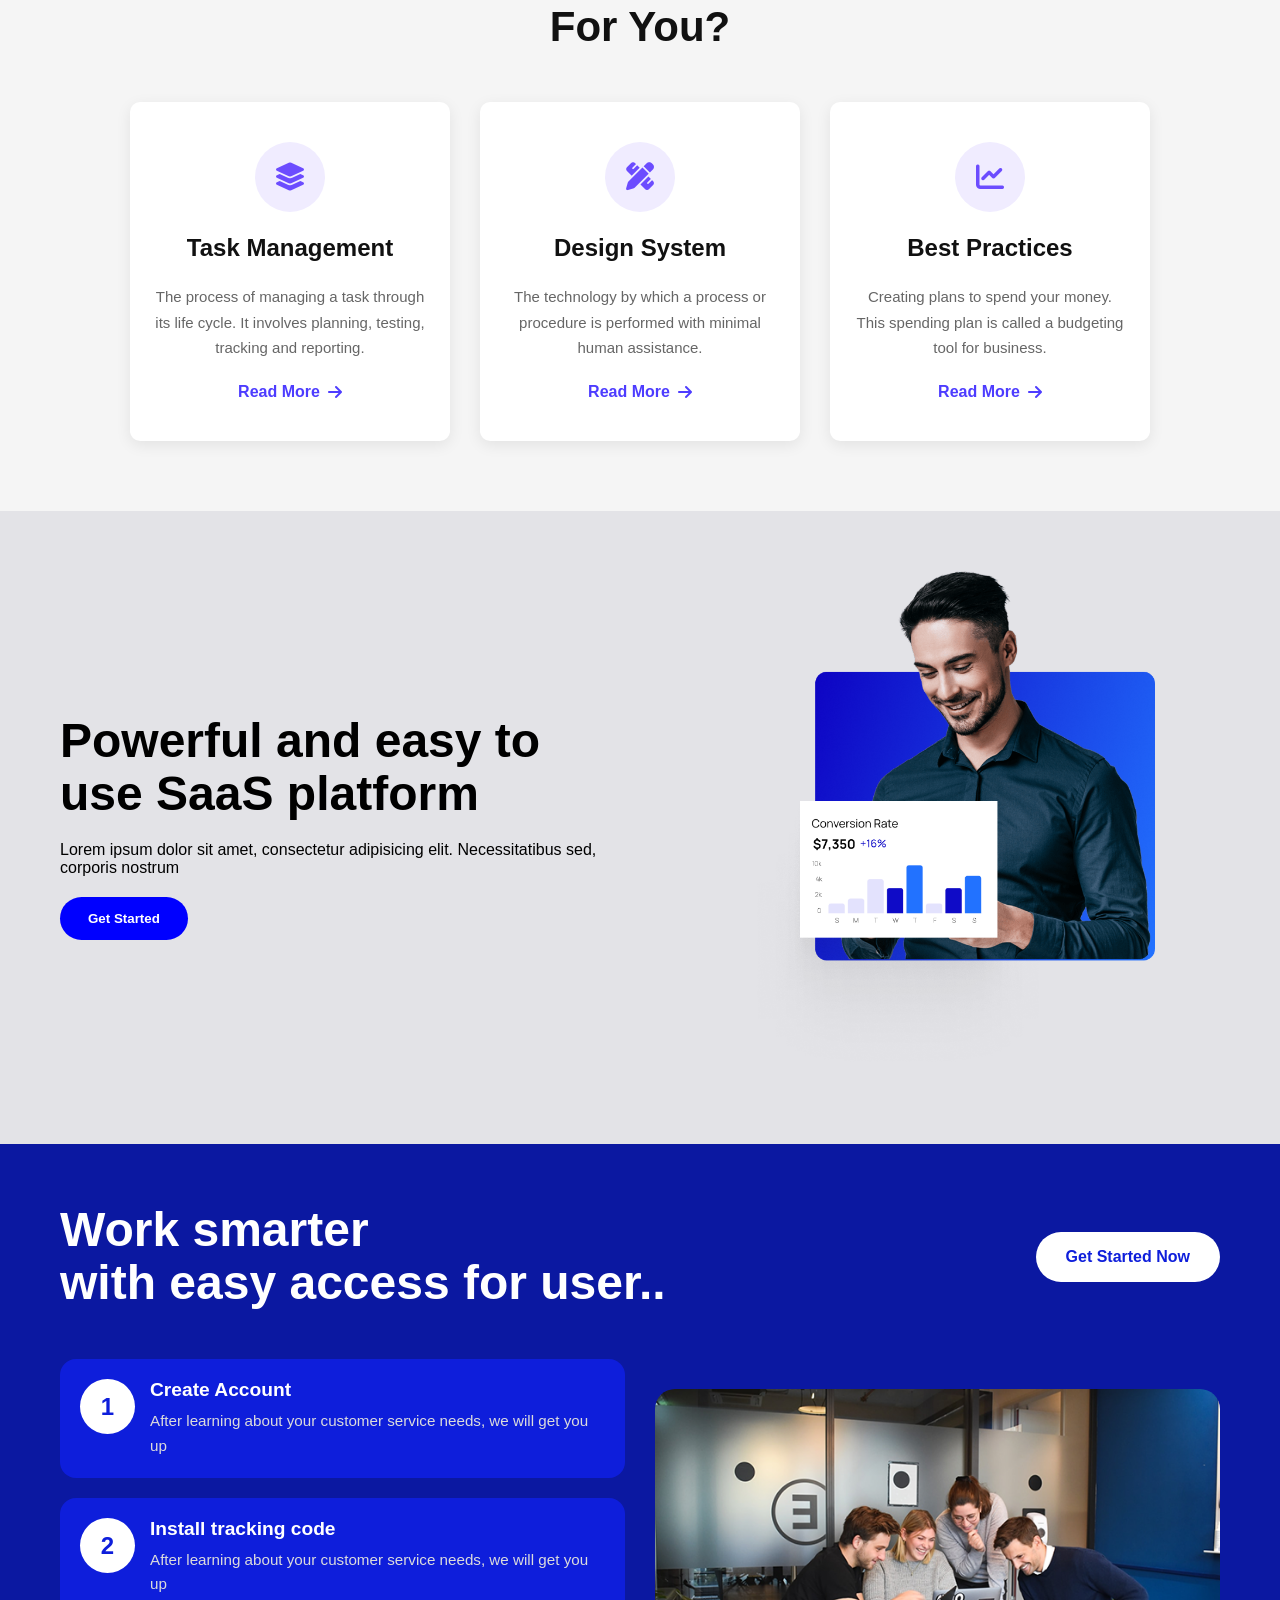
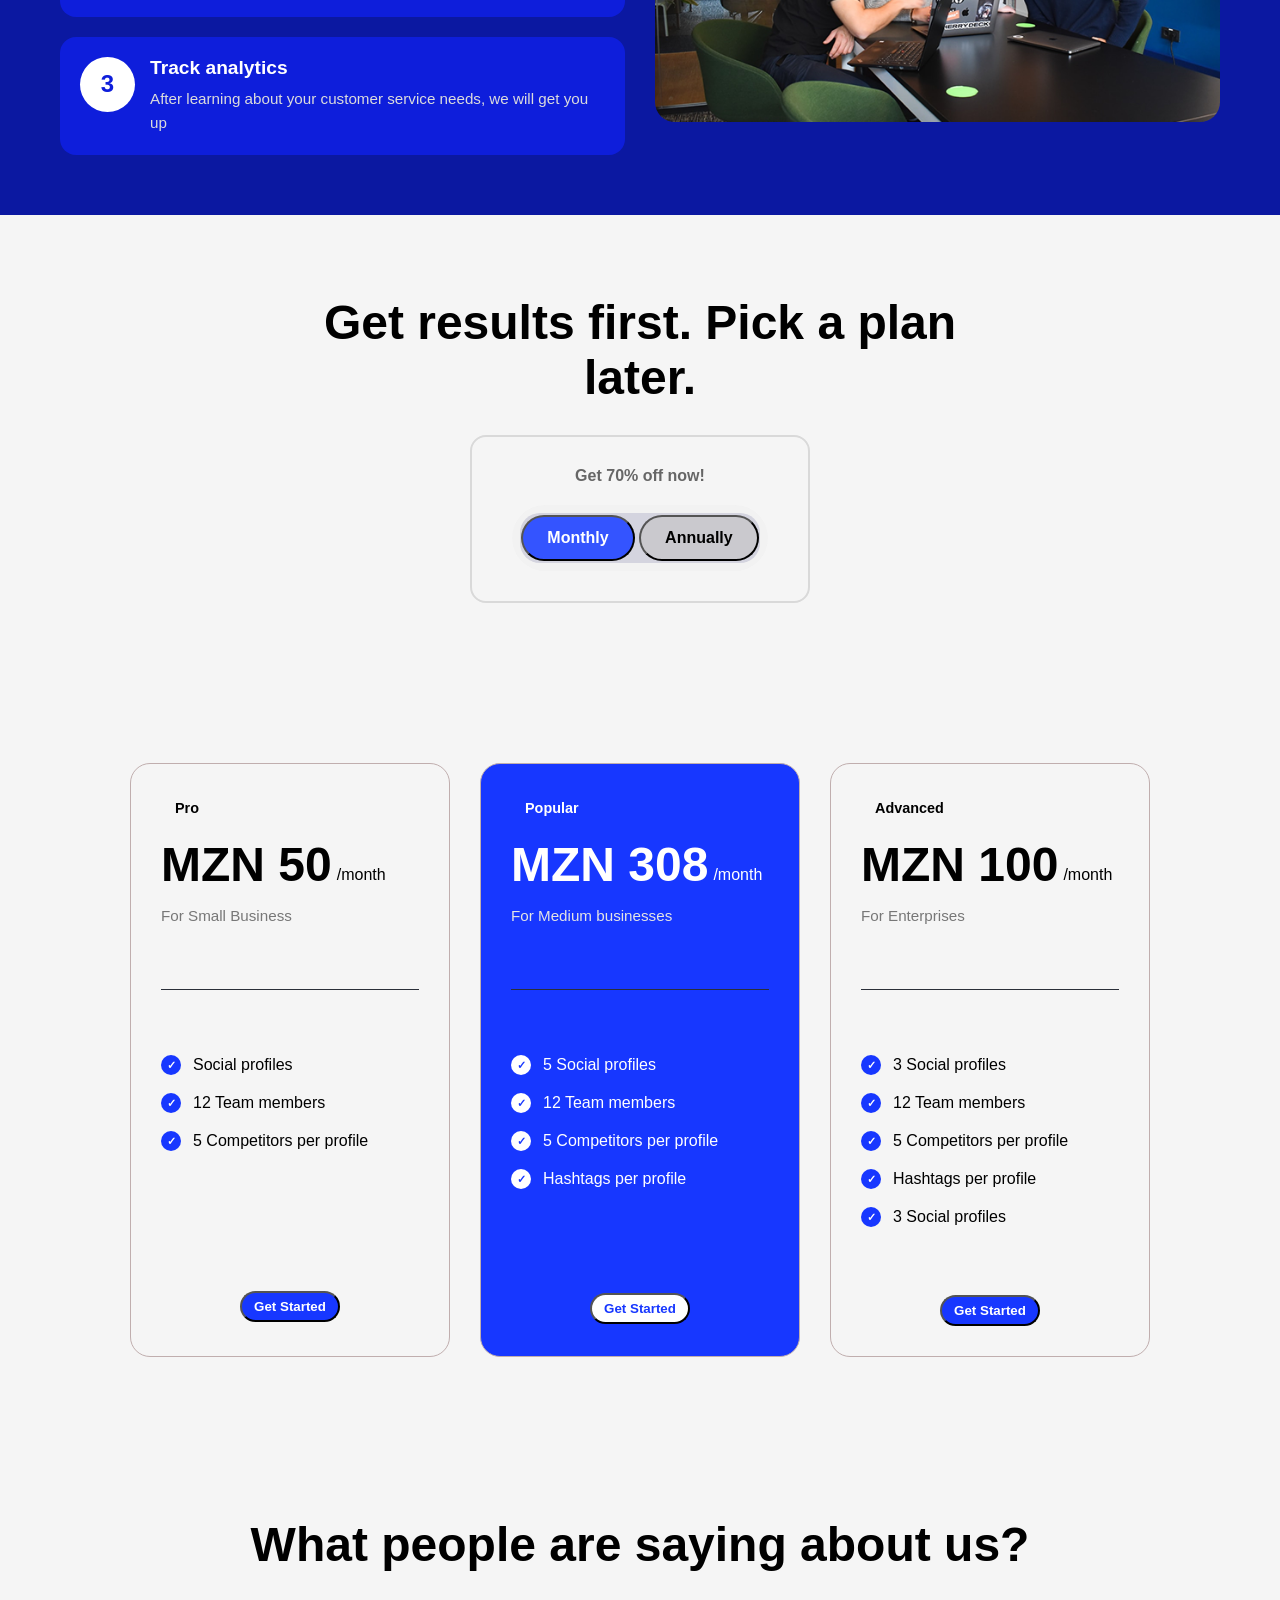
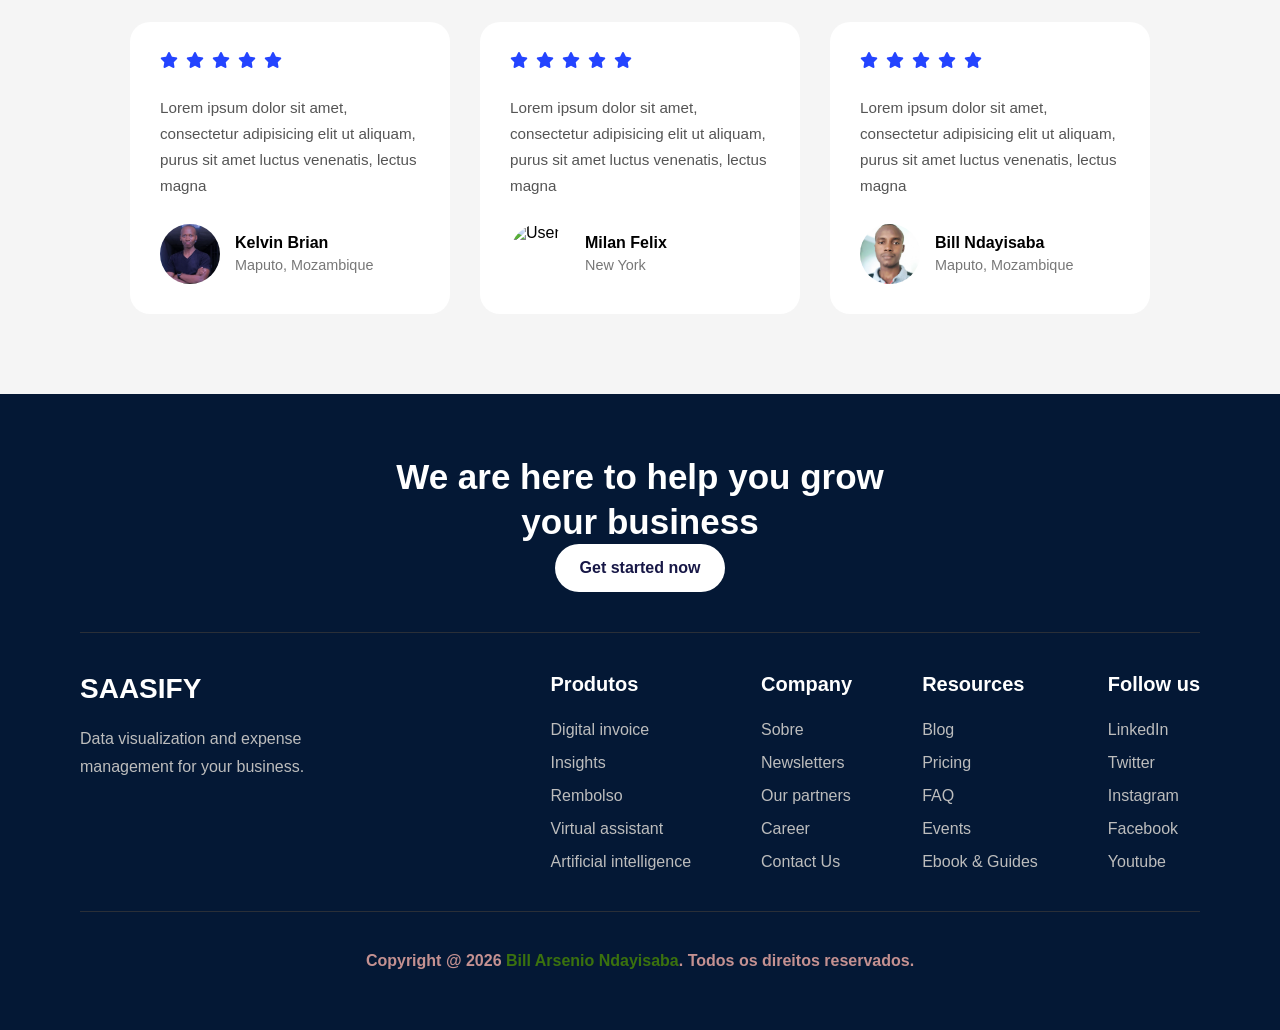
==== commit fdf175d2: "design aperfeiçoado;" ====
--- a/telas/sasss.html
+++ b/telas/sasss.html
@@ -8,7 +8,9 @@
     <link rel="stylesheet" href="https://cdnjs.cloudflare.com/ajax/libs/font-awesome/6.5.1/css/all.min.css">
 </head>
 
+
 <body>
+
 
     <!-- HEADER -->
     <header class="head">
@@ -42,6 +44,12 @@
 
     </header>
 
+
+
+
+
+
+
     <!-- MAIN -->
     <main>
 
@@ -84,6 +92,9 @@
 
         </section>
 
+
+
+
         <!-- Imagem Dashboard -->
         <section class="dashboard">
             <img src="../images/Dashboard (Dark Mode).svg" alt="Dashboard">
@@ -176,6 +187,10 @@
 
 
 
+
+
+    
+
     <section class="getStarted">
 
         <div class="getStarted1">
@@ -197,6 +212,12 @@
 
 
     </section>
+
+
+
+
+    <!-- Area de call to action-->
+
 
     <section class="areaCall">
 
@@ -211,7 +232,7 @@
                 </div>
 
                 <div>
-                    <button>Get Started Now</button>
+                    <button><strong>Get Started Now</strong></button>
                 </div>
 
             </div>
@@ -287,6 +308,14 @@
         </section>
 
 
+
+
+
+
+
+
+
+        <!--Area de getting started-->
 
     <section class="gettingStarted">
 
@@ -322,6 +351,12 @@
   </section>
 
 
+
+
+
+  <!-- Area de cards de planos -->
+
+
 <section class="cards">
 
 
@@ -510,12 +545,15 @@
 
     
 
- <!-- TESTEMUNHOS -->
+
+
+
+ <!-- AREA DE TESTEMUNHOS DOS CLIENTES QUE SE BENEFICIARAM DOS SERVIÇOS -->
 
 <section class="areaTestemunho">
 
     <h2 class="titulo">
-        What people are saying about us
+        What people are saying about us?
     </h2>
 
 
@@ -548,17 +586,19 @@
 
             <div class="user">
 
-                <img src="https://tse4.mm.bing.net/th/id/OIP.NhMXnYWCiELNGii2DrSEYgHaHa?r=0&rs=1&pid=ImgDetMain&o=7&rm=3"
+                <img src="../images/fotoKelvin.png"
                 alt="User">
 
                 <div>
-                    <h3>Kartik Batra</h3>
-                    <span>Etob, Rajasthan</span>
-                </div>
-
-            </div>
-
-        </div>
+                    <h3>Kelvin Brian</h3>
+                    <span>Maputo, Mozambique</span>
+                </div>
+
+            </div>
+
+        </div>
+
+
 
 
 
@@ -592,19 +632,19 @@
                 alt="User">
 
                 <div>
-                    <h3>Anil Dwivedi</h3>
-                    <span>New Delhi</span>
-                </div>
-
-            </div>
-
-        </div>
-
+                    <h3>Milan Felix</h3>
+                    <span>New York</span>
+                </div>
+
+            </div>
+
+        </div>
 
 
         <!-- CARD 3 -->
         <div class="cardC">
 
+
             <div class="stars">
 
                 <span><i class="fa fa-star"></i></span>
@@ -614,6 +654,7 @@
                 <span><i class="fa fa-star"></i></span>
 
             </div>
+
 
 
             <div class="cardText">
@@ -626,14 +667,15 @@
             </div>
 
 
+
             <div class="user">
 
-                <img src="https://tse1.mm.bing.net/th/id/OIP._LOnX1gkkJ7r8r0XkwjpjAHaHa?r=0&w=1920&h=1920&rs=1&pid=ImgDetMain&o=7&rm=3"
+                <img src="../images/myPic.jpeg"
                 alt="User">
 
                 <div>
-                    <h3>Srijan Srivastav</h3>
-                    <span>Bhadrak</span>
+                    <h3>Bill Ndayisaba</h3>
+                    <span>Maputo, Mozambique</span>
                 </div>
 
             </div>
@@ -644,7 +686,6 @@
     </div>
 
 </section>
-
 
 </main>
 
@@ -661,7 +702,7 @@
             </div>
 
             <div>
-                <button class="btnFooter">Get started now</button>
+                <button class="btnFooter"><strong>Get started now</strong></button>
             </div>
 
         </div>
@@ -678,7 +719,7 @@
 
                 <p>
                     Data visualization and expense management
-                    for your business
+                    for your business.
                 </p>
 
             </div>
@@ -689,7 +730,7 @@
                 <!-- caixa 1 -->
                 <div class="caixinha">
 
-                    <h3>Products</h3>
+                    <h3>Produtos</h3>
 
                     <div>Digital invoice</div>
                     <div>Insights</div>
@@ -705,10 +746,10 @@
                     <h3>Company</h3>
 
                     <div>Sobre</div>
-                    <div>Insights</div>
-                    <div>Rembolso</div>
-                    <div>Digital invoice</div>
-                    <div>Virtual assistant</div>
+                    <div>Newsletters</div>
+                    <div>Our partners</div>
+                    <div>Career</div>
+                    <div>Contact Us</div>
 
                 </div>
 
@@ -717,11 +758,11 @@
 
                     <h3>Resources</h3>
 
-                    <div>Digital invoice</div>
-                    <div>Insights</div>
-                    <div>Rembolso</div>
-                    <div>Virtual assistant</div>
-                    <div>Artificial intelligence</div>
+                    <div>Blog</div>
+                    <div>Pricing</div>
+                    <div>FAQ</div>
+                    <div>Events</div>
+                    <div>Ebook & Guides</div>
 
                 </div>
 
@@ -746,8 +787,8 @@
 
         <!-- copyright -->
         <div class="copyright">
-            Copyright © 2026 Bill Arsenio Ndayisaba.
-            All rights reserved.
+            Copyright @ 2026 <span class="bill">Bill Arsenio Ndayisaba</span>.
+            Todos os direitos reservados.
         </div>
 
     </footer>
--- a/estilos/saa.css
+++ b/estilos/saa.css
@@ -10,7 +10,7 @@
 
 body{
     font-family: Arial, Helvetica, sans-serif;
-    background: #f1efef;
+    background-color:rgb(184, 169, 169)
     padding: 10px;
 }
 
@@ -77,6 +77,19 @@
     cursor: pointer;
 }
 
+
+.sign button:hover{
+     background: #631448;
+
+    transform: translateX(-8px) scale(1.5);
+
+    box-shadow: 0 10px 25px rgba(0,0,0,0.2);
+
+    cursor: pointer;
+}
+
+
+
 /* HERO */
 
 .hero{
@@ -146,6 +159,16 @@
     gap: 10px;
 }
 
+.campoEmail:hover{
+    background: #9e9ebd;
+
+    transform: translateY(-8px) scale(1.02);
+
+    box-shadow: 0 10px 25px rgba(122, 18, 18, 0.2);
+
+    cursor: pointer;
+}
+
 /* INPUT */
 
 .caixaEmail1 input{
@@ -172,6 +195,21 @@
 
     cursor: pointer;
 }
+
+
+.botaoStart:hover{
+    
+     background: #45473c;
+
+    transform: translateX(-8px) scale(0.8);
+
+    box-shadow: 0 10px 25px rgba(0,0,0,0.2);
+
+    cursor: pointer;
+}
+
+
+
 
 /* DASHBOARD */
 
@@ -269,6 +307,8 @@
     text-align: center;
 }
 
+
+
 /* TITULO */
 
 .serviceText{
@@ -294,6 +334,8 @@
 
 /* CARD */
 
+
+
 .servico{
     background-color: white;
 
@@ -312,6 +354,16 @@
     transition: 0.3s;
 
     box-shadow: 0px 4px 15px rgba(0,0,0,0.08);
+}
+
+.servico:hover{
+    background: #d4d4da;
+
+    transform: translateY(-8px) scale(1.02);
+
+    box-shadow: 0 10px 25px rgba(122, 18, 18, 0.2);
+
+    cursor: pointer;
 }
 
 .servico:hover{
@@ -423,6 +475,16 @@
     cursor: pointer;
 }
 
+.getStarted1 button:hover{
+    background: #3045ff;
+
+    transform: translateY(-8px) scale(1.02);
+
+    box-shadow: 0 10px 25px rgba(0,0,0,0.2);
+
+    cursor: pointer;
+}
+
 /* AREA DA IMAGEM */
 
 .getStarted2{
@@ -449,10 +511,22 @@
 
     z-index: 2;
 
-    border-radius: 2px;
-
+    border-radius: 2px; 
+}
+
+/*fazendo umas pequenas responsividades para optima UX*/
+
+.getStarted2 img:hover{
    
-}
+
+    transform: translateY(-8px) scale(1.02);
+
+    box-shadow: 0 10px 25px rgba(0,0,0,0.2);
+
+    cursor: pointer;
+}
+
+
 
 
 /*Area azul, que é para ser chamativa ao cliente*/
@@ -465,8 +539,7 @@
     width: 100%;
     background: #0b18a1;
     padding: 60px;
-    border-radius: 20px;
-
+   
     display: flex;
     flex-direction: column;
     gap: 50px;
@@ -506,11 +579,13 @@
     cursor: pointer;
 
     transition: 0.3s;
-}
-
-.areaCall button:hover{
-    transform: translateY(-2px);
-}
+   
+}
+
+.areaCall button::hover{
+    background: #d88888;
+}
+
 
 
 /* 
@@ -546,6 +621,21 @@
     display: flex;
     align-items: flex-start;
     gap: 15px;
+
+    transition: all 0.3s ease;
+}
+
+
+
+
+.stepCard:hover{
+    background: #3045ff;
+
+    transform: translateY(-8px) scale(1.02);
+
+    box-shadow: 0 10px 25px rgba(0,0,0,0.2);
+
+    cursor: pointer;
 }
 
 
@@ -604,6 +694,17 @@
     border-radius: 20px;
 
     object-fit: cover;
+}
+
+
+.imageArea img:hover{
+    background-color: #0d7928;
+
+    transform: translateY(-8px) scale(1.02);
+
+    box-shadow: 0 10px 25px rgba(0,0,0,0.2);
+
+    cursor: pointer;
 }
 
 
@@ -798,7 +899,7 @@
 .card{
     width: 320px;
 
-    border: 1px solid #dcdcdc;
+    border: 1px solid #c0aeae;
     border-radius: 20px;
 
     padding: 30px;
@@ -808,12 +909,20 @@
     gap: 25px;
 
     transition: 0.3s;
-}
+    background-color: ;
+}
+
 
 
 
 .card:hover{
-    transform: translateY(-8px);
+    background: #0d7928;
+
+    transform: translateY(-8px) scale(1.02);
+
+    box-shadow: 0 10px 25px rgba(0,0,0,0.2);
+
+    cursor: pointer;
 }
 
 
@@ -825,7 +934,7 @@
 }
 
 .popular hr{
-    border-color: rgba(255,255,255,0.3);
+    border-color: rgba(216, 206, 206, 0.3);
 }
 
 
@@ -942,7 +1051,7 @@
 
     width: 100px;
 
-    border: none;
+    border: 4px solidblue#9aff17;
 
     padding: 6px;
 
@@ -951,7 +1060,7 @@
     background: #1737ff;
     color: white;
 
-    font-weight: bold;
+    font-weight: bolder;
 
     cursor: pointer;
 
@@ -959,12 +1068,19 @@
 
    
 }
+
+
+.card button: hover{
+background-color: yellow;
+}
+
 
 .areaButton{
     display: flex;
     flex-direction: row;;
     justify-content: center;
-    align-items: center;;
+    align-items: center;
+    font-weight: bolder;
 }
 
 .card button:hover{
@@ -1018,7 +1134,7 @@
 
 
 .areaButton{
-    display: flex';
+    display: flex;
     flex-direction: column;
     align-items: center;
 }
@@ -1051,6 +1167,7 @@
 
     text-align: center;
 }
+
 
 
 /* =========================================
@@ -1077,7 +1194,7 @@
 .cardC{
     width: 320px;
 
-    background: #f8f8f8;
+    background: white;
 
     padding: 30px;
 
@@ -1094,7 +1211,15 @@
 .cardA:hover,
 .cardB:hover,
 .cardC:hover{
-    transform: translateY(-8px);
+    
+    background: #807fa0;
+
+    transform: translateY(-8px) scale(1.02);
+
+    box-shadow: 0 10px 25px rgba(0,0,0,0.2);
+
+    cursor: pointer;
+
 }
 
 
@@ -1137,8 +1262,8 @@
 }
 
 .user img{
-    width: 55px;
-    height: 55px;
+    width: 60px;
+    height: 60px;
 
     border-radius: 50%;
 
@@ -1206,7 +1331,7 @@
 
 .footer{
     width: 100%;
-    background-color: #081220;
+    background-color: #041835;
     color: white;
 
     padding: 60px 80px;
@@ -1218,7 +1343,7 @@
     display: flex;
     flex-direction: column;
 
-    align-items: center; /* centraliza horizontalmente */
+    align-items: center; 
     text-align: center;
 
     margin-bottom: 40px;
@@ -1236,10 +1361,10 @@
     padding: 15px 25px;
 
     border: none;
-    border-radius: 10px;
+    border-radius: 50px;
 
     background-color: white;
-    color: blue;
+    color: rgb(23, 23, 70);
 
     font-size: 16px;
     cursor: pointer;
@@ -1321,9 +1446,14 @@
 
 .copyright{
     text-align: center;
-    color: #bdbdbd;
-
+    color: #c49191;
     margin-top: 20px;
+    font-weight: bold;
+}
+
+.bill{
+    font-weight: bold;
+    color: rgb(59, 114, 14);
 }
 
 /* RESPONSIVO */
